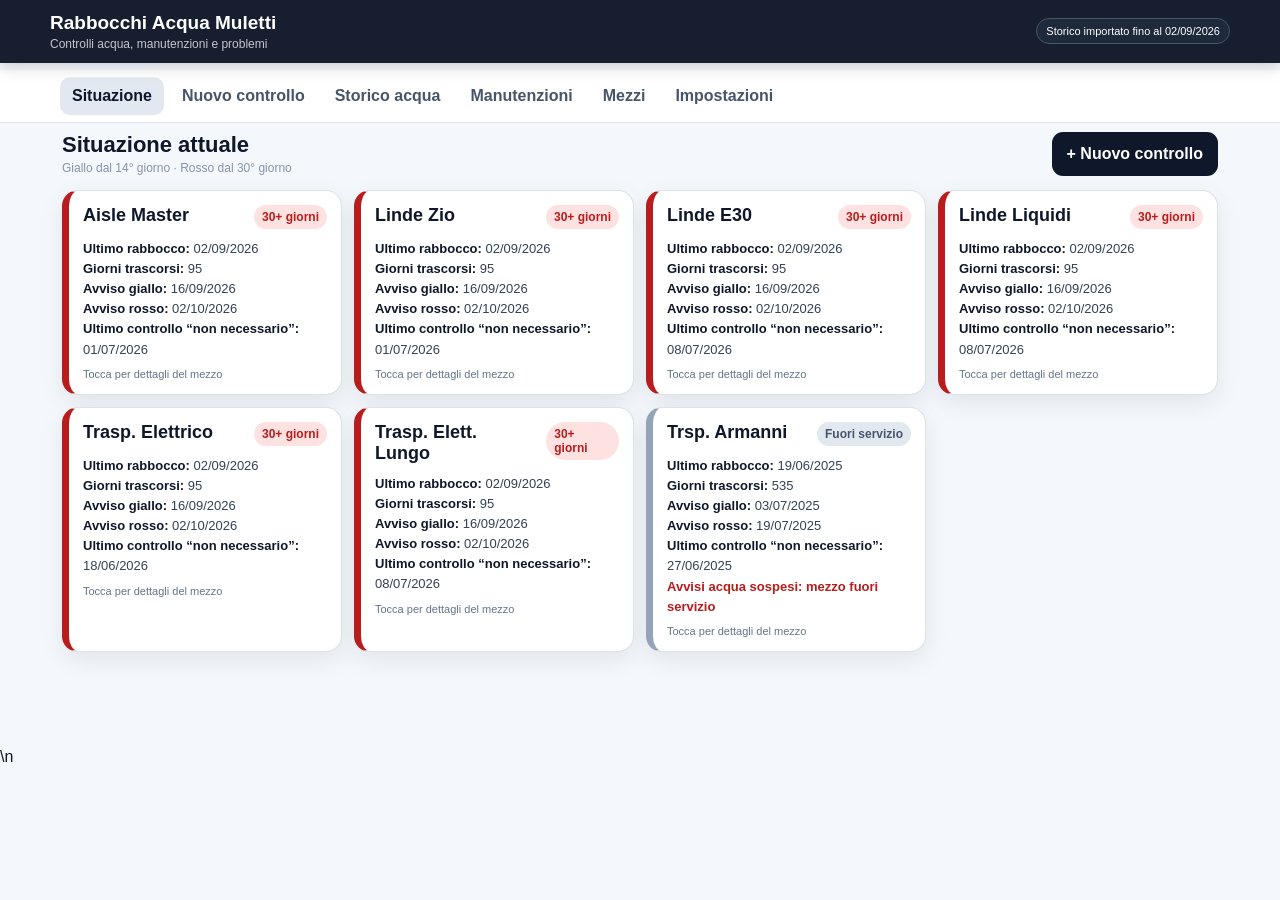
==== rabbocchi/index.html @ f9465c8b "Publish Rabbocchi PWA at stable /rabbocchi/ path" ====
<!doctype html>
<html lang="it">
<head>
  <meta charset="utf-8" />
  <meta name="viewport" content="width=device-width,initial-scale=1,viewport-fit=cover" />
  <meta name="theme-color" content="#0f172a" />
  <meta name="mobile-web-app-capable" content="yes" />
  <meta name="apple-mobile-web-app-capable" content="yes" />
  <meta name="apple-mobile-web-app-status-bar-style" content="default" />
  <meta name="apple-mobile-web-app-title" content="Rabbocchi Muletti" />
  <link rel="manifest" href="./manifest.webmanifest" />
  <link rel="icon" href="./icons/favicon.png" type="image/png" sizes="192x192" />
  <link rel="apple-touch-icon" href="./icons/apple-touch-icon.png" />
  <title>Rabbocchi Acqua Muletti</title>
  <style>
    :root{--bg:#f4f7fb;--card:#fff;--text:#0f172a;--muted:#64748b;--line:#dbe2ea;--brand:#0f172a;--green:#15803d;--green-bg:#dcfce7;--yellow:#a16207;--yellow-bg:#fef3c7;--red:#b91c1c;--red-bg:#fee2e2;--gray:#475569;--gray-bg:#e2e8f0;--blue:#1d4ed8;--blue-bg:#dbeafe;--orange:#c2410c;--orange-bg:#ffedd5;--purple:#7e22ce;--purple-bg:#f3e8ff;--shadow:0 8px 24px rgba(15,23,42,.08)}
    *{box-sizing:border-box} html{background:var(--bg)} body{margin:0;font-family:-apple-system,BlinkMacSystemFont,"Segoe UI",Roboto,Arial,sans-serif;background:var(--bg);color:var(--text)} button,input,select,textarea{font:inherit} button{cursor:pointer}
    header{position:sticky;top:0;z-index:30;background:rgba(15,23,42,.97);color:#fff;padding:calc(12px + env(safe-area-inset-top)) 16px 12px;box-shadow:0 2px 16px rgba(15,23,42,.22)}
    .head{max-width:1180px;margin:auto;display:flex;align-items:center;gap:12px;justify-content:space-between}.title{font-size:19px;font-weight:800;line-height:1.15}.subtitle{font-size:12px;opacity:.75;margin-top:3px}.import-badge{font-size:11px;background:#1e293b;border:1px solid #475569;border-radius:999px;padding:6px 9px;white-space:nowrap}
    nav{position:sticky;top:70px;z-index:25;background:#fff;border-bottom:1px solid var(--line);overflow-x:auto;white-space:nowrap}.navinner{max-width:1180px;margin:auto;display:flex;padding:7px 10px;gap:6px}.navbtn{border:0;background:transparent;padding:10px 12px;border-radius:10px;font-weight:700;color:#475569}.navbtn.active{background:#e2e8f0;color:#0f172a}
    main{max-width:1180px;margin:auto;padding:16px 12px 96px}.section{display:none}.section.active{display:block}.section-head{display:flex;gap:10px;align-items:center;justify-content:space-between;margin-bottom:14px;flex-wrap:wrap}.section h2{margin:0;font-size:22px}.section h3{margin:20px 0 10px;font-size:17px}
    .btn{border:1px solid transparent;border-radius:11px;padding:11px 14px;font-weight:800;min-height:44px}.btn.primary{background:var(--brand);color:#fff}.btn.secondary{background:#fff;border-color:var(--line);color:var(--text)}.btn.danger{background:#fff;border-color:#fecaca;color:var(--red)}.btn.small{padding:7px 9px;min-height:34px;font-size:13px}.btn:disabled{opacity:.45;cursor:not-allowed}
    .grid{display:grid;grid-template-columns:repeat(auto-fit,minmax(245px,1fr));gap:12px}.card{background:var(--card);border:1px solid var(--line);border-radius:16px;padding:14px;box-shadow:var(--shadow)}.vehicle-card{position:relative;border-left:7px solid #94a3b8}.vehicle-card.green{border-left-color:var(--green)}.vehicle-card.yellow{border-left-color:#eab308}.vehicle-card.red{border-left-color:var(--red)}.vehicle-card.gray{border-left-color:#94a3b8}.vtop{display:flex;justify-content:space-between;gap:10px;align-items:flex-start}.vname{font-size:18px;font-weight:900}.status-pill{font-size:12px;font-weight:900;border-radius:999px;padding:5px 8px}.status-pill.green{background:var(--green-bg);color:var(--green)}.status-pill.yellow{background:var(--yellow-bg);color:var(--yellow)}.status-pill.red{background:var(--red-bg);color:var(--red)}.status-pill.gray{background:var(--gray-bg);color:var(--gray)}.meta{margin-top:10px;font-size:13px;line-height:1.55;color:#334155}.meta b{color:var(--text)}.maintenance-badge{display:inline-block;margin-top:10px;border-radius:8px;padding:6px 8px;font-size:12px;font-weight:900;background:var(--blue-bg);color:var(--blue)}.maintenance-badge.urgent{background:var(--purple-bg);color:var(--purple);outline:2px solid #d8b4fe}.clickhint{font-size:11px;color:var(--muted);margin-top:8px}
    .notice{border-radius:12px;padding:11px 12px;background:#fff;border:1px solid var(--line);margin-bottom:12px;font-size:13px}.notice strong{display:block;margin-bottom:3px}
    .control-card{background:#fff;border:1px solid var(--line);border-radius:16px;padding:14px;margin-bottom:12px}.control-title{font-weight:900;font-size:17px;margin-bottom:10px}.status-buttons{display:grid;grid-template-columns:repeat(2,1fr);gap:8px}.status-choice{border:2px solid var(--line);background:#fff;border-radius:12px;padding:12px 8px;font-weight:800;min-height:54px}.status-choice.sel-rabboccato{border-color:var(--green);background:var(--green-bg);color:var(--green)}.status-choice.sel-non_necessario{border-color:#64748b;background:#f1f5f9}.status-choice.sel-parziale{border-color:#f59e0b;background:var(--yellow-bg);color:#92400e}.status-choice.sel-guasto{border-color:#64748b;background:var(--gray-bg);color:#334155}.control-note{width:100%;margin-top:9px;border:1px solid var(--line);border-radius:10px;padding:10px;min-height:42px}.date-row{display:flex;gap:10px;align-items:center;flex-wrap:wrap;margin-bottom:12px}.date-row input,.filter input,.filter select,.form-grid input,.form-grid select,.form-grid textarea{border:1px solid #cbd5e1;border-radius:10px;padding:10px;background:#fff;min-height:42px}.date-row input{font-weight:700}
    .filterbar{display:grid;grid-template-columns:repeat(auto-fit,minmax(150px,1fr));gap:8px;margin-bottom:12px}.filter{display:flex;flex-direction:column;gap:4px;font-size:12px;font-weight:700;color:#475569}.table-wrap{overflow:auto;background:#fff;border:1px solid var(--line);border-radius:14px;box-shadow:var(--shadow)}table{border-collapse:separate;border-spacing:0;width:100%;min-width:980px;font-size:12px}th,td{padding:8px;border-bottom:1px solid #e2e8f0;border-right:1px solid #e2e8f0;text-align:center;vertical-align:middle}th{position:sticky;top:0;background:#f8fafc;z-index:2;font-size:11px}th:first-child,td:first-child{position:sticky;left:0;background:#fff;z-index:1;font-weight:800}th:first-child{z-index:3;background:#f8fafc}.cellbtn{border:0;border-radius:7px;padding:6px 7px;font-size:11px;font-weight:800;white-space:nowrap}.st-rabboccato{background:var(--green-bg);color:var(--green)}.st-non_necessario{background:#f1f5f9;color:#475569}.st-parziale{background:var(--yellow-bg);color:#92400e}.st-guasto{background:var(--gray-bg);color:#334155}
    .list{display:flex;flex-direction:column;gap:9px}.item{background:#fff;border:1px solid var(--line);border-radius:14px;padding:12px;display:flex;justify-content:space-between;gap:12px;align-items:flex-start}.item-main{min-width:0}.item-title{font-weight:900}.item-sub{font-size:12px;color:var(--muted);margin-top:4px;line-height:1.45}.item-actions{display:flex;gap:6px;flex-wrap:wrap;justify-content:flex-end}.tag{display:inline-block;border-radius:999px;padding:4px 7px;font-size:11px;font-weight:800;margin:3px 4px 0 0;background:#eef2ff;color:#3730a3}.tag.urgent{background:var(--purple-bg);color:var(--purple)}.tag.high{background:var(--orange-bg);color:var(--orange)}.tag.done{background:var(--green-bg);color:var(--green)}.tag.progress{background:var(--blue-bg);color:var(--blue)}
    .stats{display:grid;grid-template-columns:repeat(auto-fit,minmax(150px,1fr));gap:8px;margin-bottom:12px}.stat{background:#fff;border:1px solid var(--line);border-radius:12px;padding:12px}.statnum{font-size:24px;font-weight:950}.statlabel{font-size:12px;color:var(--muted);margin-top:2px}
    .split{display:grid;grid-template-columns:1fr 1fr;gap:14px}@media(max-width:760px){.split{grid-template-columns:1fr}.import-badge{display:none}nav{top:67px}.title{font-size:17px}.status-buttons{grid-template-columns:1fr 1fr}.item{flex-direction:column}.item-actions{justify-content:flex-start;width:100%}.item-actions .btn{flex:1}.section h2{font-size:20px}}
    .modal{position:fixed;inset:0;z-index:100;background:rgba(15,23,42,.55);display:none;align-items:flex-end;justify-content:center;padding:0}.modal.open{display:flex}.modalbox{background:#fff;width:min(720px,100%);max-height:92vh;overflow:auto;border-radius:20px 20px 0 0;padding:18px 16px calc(20px + env(safe-area-inset-bottom));box-shadow:0 -16px 44px rgba(15,23,42,.2)}@media(min-width:700px){.modal{align-items:center;padding:20px}.modalbox{border-radius:18px;max-height:88vh}}.modalhead{display:flex;justify-content:space-between;gap:10px;align-items:center;margin-bottom:12px}.modalhead h3{margin:0;font-size:19px}.xbtn{border:0;background:#e2e8f0;border-radius:50%;width:38px;height:38px;font-size:20px}.form-grid{display:grid;grid-template-columns:1fr 1fr;gap:10px}.form-grid .full{grid-column:1/-1}.form-field{display:flex;flex-direction:column;gap:5px;font-size:12px;font-weight:800;color:#475569}.form-field textarea{min-height:90px;resize:vertical}.modal-actions{display:flex;justify-content:flex-end;gap:8px;margin-top:14px;flex-wrap:wrap}@media(max-width:600px){.form-grid{grid-template-columns:1fr}.form-grid .full{grid-column:auto}.modal-actions .btn{flex:1}}
    .empty{padding:24px;text-align:center;color:var(--muted);background:#fff;border:1px dashed #cbd5e1;border-radius:14px}.event{border-left:5px solid #64748b}.danger-text{color:var(--red);font-weight:800}.footer-actions{display:flex;gap:8px;flex-wrap:wrap}.footer-actions .btn{flex:1;min-width:150px}.pwa-install-fab{position:fixed;right:16px;bottom:18px;z-index:90;border:0;border-radius:14px;padding:12px 16px;background:#0f172a;color:#fff;font-weight:900;box-shadow:0 10px 30px rgba(15,23,42,.25);display:none}
  </style>
</head>
<body>
<header><div class="head"><div><div class="title">Rabbocchi Acqua Muletti</div><div class="subtitle">Controlli acqua, manutenzioni e problemi</div></div><div class="import-badge">Storico importato fino al 02/09/2026</div></div></header>
<nav><div class="navinner">
  <button class="navbtn active" data-page="dashboard">Situazione</button>
  <button class="navbtn" data-page="control">Nuovo controllo</button>
  <button class="navbtn" data-page="history">Storico acqua</button>
  <button class="navbtn" data-page="maintenance">Manutenzioni</button>
  <button class="navbtn" data-page="vehicles">Mezzi</button>
  <button class="navbtn" data-page="settings">Impostazioni</button>
</div></nav>
<main>
  <section id="dashboard" class="section active"></section>
  <section id="control" class="section"></section>
  <section id="history" class="section"></section>
  <section id="maintenance" class="section"></section>
  <section id="vehicles" class="section"></section>
  <section id="settings" class="section"></section>
</main>
<button id="pwaInstallBtn" class="pwa-install-fab" type="button">Installa app</button>\n<div id="modal" class="modal" aria-hidden="true"><div class="modalbox"><div id="modalContent"></div></div></div>
<script>
'use strict';
const STORAGE_KEY='rabbocchiMuletti_state_v2';
const DATA_VERSION=2;
const STATUS={rabboccato:'Rabboccato',non_necessario:'Non necessario',parziale:'Parziale',guasto:'Guasto / fuori servizio'};
const TYPES=['Cambio gomme','Cambio olio','Ingrassaggio','Controllo catene','Controllo forche','Altro intervento','Problema da risolvere'];
const PRIORITIES=['Bassa','Normale','Alta','Urgente'];
const MSTATUSES=['Da fare','In corso','Completata'];
const VIDS={aisle:'aisle-master',zio:'linde-zio',polveri:'linde-polveri',e30:'linde-e30',liquidi:'linde-liquidi',te:'trasp-elettrico',tel:'trasp-elettrico-lungo',arm:'trsp-armanni'};
const uid=(p='id')=>p+'-'+Date.now().toString(36)+'-'+Math.random().toString(36).slice(2,8);
const esc=s=>String(s??'').replace(/[&<>'"]/g,c=>({'&':'&amp;','<':'&lt;','>':'&gt;',"'":'&#39;','"':'&quot;'}[c]));
const parseDateLocal=s=>{const [y,m,d]=s.split('-').map(Number);return new Date(y,m-1,d,12,0,0)};
const fmtDate=s=>{if(!s)return '—';const d=parseDateLocal(s);return new Intl.DateTimeFormat('it-IT').format(d)};
const todayISO=()=>{const d=new Date();const y=d.getFullYear(),m=String(d.getMonth()+1).padStart(2,'0'),day=String(d.getDate()).padStart(2,'0');return `${y}-${m}-${day}`};
const daysBetween=(a,b=todayISO())=>Math.floor((parseDateLocal(b)-parseDateLocal(a))/86400000);

const waterRows=[
['2024-05-31',['SI','SI','SI','SI','SI','SI','GUASTO']],['2024-06-24',['NO','NO','NO','SI','SI','NO','GUASTO']],['2024-07-12',['SI','SI','SI','SI','SI','SI','GUASTO']],['2024-07-29',['SI','SI','SI','SI','SI','NO','GUASTO']],['2024-08-14',['SI','SI','NO','SI','NO','SI','GUASTO']],['2024-08-30',['NO','SI','SI','NO','NO','NO','GUASTO']],['2024-09-13',['SI','SI','SI','SI','SI','SI','GUASTO']],['2024-10-01',['NO','SI','NO','NO','SI','NO','GUASTO']],['2024-10-17',['SI','NO','NO','SI','NO','NO','GUASTO']],['2024-11-04',['SI','SI','SI','SI','SI','SI','GUASTO']],['2024-11-21',['SI','SI','SI','SI','NO','NO','GUASTO']],['2024-12-09',['NO','SI','NO','NO','SI','NO','GUASTO']],['2024-12-24',['SI','SI','SI','SI','SI','SI','GUASTO']],['2025-01-13',['SI','SI','NO','SI','NO','NO','GUASTO']],['2025-01-24',['SI','SI','SI','SI','SI','SI','GUASTO']],['2025-02-07',['SI','SI','SI','SI','NO','NO','GUASTO']],['2025-02-28',['SI','SI','NO','SI','SI','NO','GUASTO']],['2025-03-21',['SI','SI','SI','NO','SI','NO','GUASTO']],['2025-03-25',['SI','NO','NO','NO','NO','NO','GUASTO']],['2025-04-09',['SI','GUASTO','SI','SI','NO','SI','GUASTO']],['2025-04-30',['SI','SI','GUASTO','SI','SI','SI','SI']],['2025-05-27',['SI','SI','SI','SI','SI','SI','NO']],['2025-06-19',['SI','SI','SI','SI','SI','SI','SI']],['2025-06-27',['SI','SI','SI','NO','NO','NO','NO']],['2025-07-28',['NO','SI','NO','NO','SI','NO','GUASTO']],['2025-07-29',['SI','SI','SI','SI','NO','SI','GUASTO']],['2025-08-13',['SI','SI','SI','SI','SI','NO','GUASTO']],['2025-09-01',['SI','SI','NO','NO','SI','NO','GUASTO']],['2025-09-05',['NO','SI','SI','SI','NO','NO','GUASTO']],['2025-09-08',['NO','NO','NO','NO','NO','SI','GUASTO']],['2025-10-13',['SI','SI','NO','NO','SI','NO','GUASTO']],['2025-10-16',['NO','SI','SI','SI','NO','SI','GUASTO']],['2025-11-09',['SI','NO','NO','NO','NO','NO','GUASTO']],['2025-11-13',['NO','SI','SI','SI','SI','SI','GUASTO']],['2025-11-10',['SI','SI','SI','SI','SI','SI','GUASTO']],['2026-01-07',['SI','SI','NO','NO','SI','NO','GUASTO']],['2026-01-12',['NO','NO','SI','SI','SI','NO','GUASTO']],['2026-02-06',['SI','NO','NO','NO','SI','NO','GUASTO']],['2026-02-09',['NO','SI','SI','NOIOS','NO','NO','GUASTO']],['2026-03-09',['SI','SI','SI','SI','SI','SI','GUASTO']],['2026-03-30',['SI','NO','NO','NO','NO','NO','GUASTO']],['2026-04-09',['NO','NO','SI','NO','SI','NO','GUASTO']],['2026-04-15',['NO','PARZIALE','NO','NO','NO','NO','GUASTO']],['2026-05-18',['PARZIALE','PARZIALE','NO','NO','SI','NO','GUASTO']],['2026-06-18',['SI','SI','NO','SI','NO','SI','GUASTO']],['2026-07-01',['NO','NO','SI','NO','SI','NO','GUASTO']],['2026-07-08',['SI','SI','NO','NO','SI','NO','GUASTO']],['2026-08-11',['SI','SI','SI','SI','SI','SI','GUASTO']],['2026-09-02',['SI','SI','SI','SI','SI','SI','GUASTO']]
];
function normalizeStatus(v){if(v==='SI')return 'rabboccato';if(v==='NO'||v==='NOIOS')return 'non_necessario';if(v==='PARZIALE')return 'parziale';return 'guasto'}
function seedState(){
  const vehicles=[
    {id:VIDS.aisle,name:'Aisle Master',active:true,sort:1},{id:VIDS.zio,name:'Linde Zio',active:true,sort:2},{id:VIDS.polveri,name:'Linde Polveri',active:false,sort:3,archivedAt:'2025-06-23'},{id:VIDS.e30,name:'Linde E30',active:true,sort:4},{id:VIDS.liquidi,name:'Linde Liquidi',active:true,sort:5},{id:VIDS.te,name:'Trasp. Elettrico',active:true,sort:6},{id:VIDS.tel,name:'Trasp. Elett. Lungo',active:true,sort:7},{id:VIDS.arm,name:'Trsp. Armanni',active:true,sort:8}
  ];
  const waterRecords=[];
  const beforeSwitch=[VIDS.aisle,VIDS.zio,VIDS.polveri,VIDS.liquidi,VIDS.te,VIDS.tel,VIDS.arm];
  const afterSwitch=[VIDS.aisle,VIDS.zio,VIDS.e30,VIDS.liquidi,VIDS.te,VIDS.tel,VIDS.arm];
  const vmap=Object.fromEntries(vehicles.map(v=>[v.id,v.name]));
  for(const [date,vals] of waterRows){const ids=date<='2025-06-19'?beforeSwitch:afterSwitch;vals.forEach((raw,i)=>{const vehicleId=ids[i];waterRecords.push({id:`imp-${date}-${vehicleId}`,date,vehicleId,vehicleName:vmap[vehicleId],status:normalizeStatus(raw),note:raw==='NOIOS'?'Valore originale: No- ios':'',source:'import'});});}
  const historicalEvents=[
    {id:'evt-2025-04-10',date:'2025-04-10',type:'Ingrassaggio',description:'Registro storico ingrassaggio',details:{'Aisle Master':'SI','Linde Zio':'SI','Linde Polveri':'NO','Linde Liquidi':'NO','Trasp. Elettrico':'NO','Trasp. Elett. Lungo':'NO','Trsp. Armanni':'Guasto-No'}},
    {id:'evt-2025-06-27',date:'2025-06-27',type:'Manutenzione',description:'Registro storico manutenzione',details:{'Aisle Master':'SI / Manca revisione','Linde Zio':'SI / Non idoneo','Linde E30':'SI','Linde Liquidi':'SI / non idoneo','Trasp. Elettrico':'SI','Trasp. Elett. Lungo':'SI','Trsp. Armanni':'SI / Non idoneo'}},
    {id:'evt-2025-11-13',date:'2025-11-13',type:'Problema',description:'Alzata forche lenta; Perdita di olio',details:null,unassigned:true}
  ];
  const maintenances=[
    {id:'mnt-2025-04-10-aisle',vehicleId:VIDS.aisle,vehicleName:'Aisle Master',type:'Ingrassaggio',title:'Ingrassaggio storico',dateCreated:'2025-04-10',dueDate:'',priority:'Normale',status:'Completata',notes:'Importato dal registro storico.',completedAt:'2025-04-10',source:'import'},
    {id:'mnt-2025-04-10-zio',vehicleId:VIDS.zio,vehicleName:'Linde Zio',type:'Ingrassaggio',title:'Ingrassaggio storico',dateCreated:'2025-04-10',dueDate:'',priority:'Normale',status:'Completata',notes:'Importato dal registro storico.',completedAt:'2025-04-10',source:'import'}
  ];
  return {dataVersion:DATA_VERSION,seeded:true,vehicles,waterRecords,maintenances,historicalEvents,notifications:{},settings:{notificationsEnabled:false}};
}
function migrateState(s){
  if(!s||typeof s!=='object')return seedState();
  if(!Array.isArray(s.vehicles)||!Array.isArray(s.waterRecords))return seedState();
  if((s.dataVersion||0)<2){
    const seed=seedState();
    const hasManual=s.waterRecords.some(r=>r.source!=='import');
    if(!hasManual)return seed;
    const manualWater=s.waterRecords.filter(r=>r.source!=='import');
    const manualM=(s.maintenances||[]).filter(r=>r.source!=='import');
    seed.waterRecords.push(...manualWater.filter(r=>!seed.waterRecords.some(x=>x.id===r.id)));
    seed.maintenances.push(...manualM.filter(r=>!seed.maintenances.some(x=>x.id===r.id)));
    return seed;
  }
  return s;
}
function loadState(){try{const raw=localStorage.getItem(STORAGE_KEY);if(!raw){const s=seedState();saveState(s);return s}const s=migrateState(JSON.parse(raw));saveState(s);return s}catch(e){const s=seedState();saveState(s);return s}}
function saveState(s=state){localStorage.setItem(STORAGE_KEY,JSON.stringify(s))}
let state=loadState();
const getVehicle=id=>state.vehicles.find(v=>v.id===id);
const activeVehicles=()=>state.vehicles.filter(v=>v.active).sort((a,b)=>(a.sort??999)-(b.sort??999));
const allVehicles=()=>[...state.vehicles].sort((a,b)=>(a.sort??999)-(b.sort??999));
const vehicleWater=id=>state.waterRecords.filter(r=>r.vehicleId===id).sort((a,b)=>b.date.localeCompare(a.date));
function waterInfo(id){
  const recs=vehicleWater(id), latest=recs[0]||null, refill=recs.find(r=>r.status==='rabboccato'||r.status==='parziale')||null, lastNo=recs.find(r=>r.status==='non_necessario')||null;
  if(latest?.status==='guasto')return {level:'gray',label:'Fuori servizio',latest,refill,lastNo,days:refill?daysBetween(refill.date):null,suspended:true};
  if(!refill)return {level:'gray',label:'Nessun rabbocco',latest,refill:null,lastNo,days:null,suspended:false};
  const days=daysBetween(refill.date); if(days>=30)return {level:'red',label:'30+ giorni',latest,refill,lastNo,days,suspended:false}; if(days>=14)return {level:'yellow',label:'14+ giorni',latest,refill,lastNo,days,suspended:false}; return {level:'green',label:'Regolare',latest,refill,lastNo,days,suspended:false};
}
function openMaint(id){return state.maintenances.filter(m=>m.vehicleId===id&&m.status!=='Completata')}
function checkNotifications(){
  if(!state.settings.notificationsEnabled||!('Notification'in window)||Notification.permission!=='granted')return;
  let changed=false;
  for(const v of activeVehicles()){
    const info=waterInfo(v.id);if(info.suspended||!info.refill)continue;
    const cycle=info.refill.date;let n=state.notifications[v.id];if(!n||n.cycleDate!==cycle){n={cycleDate:cycle,yellowSent:false,redSent:false};state.notifications[v.id]=n;changed=true}
    if(info.days>=30&&!n.redSent){new Notification('Rabbocco acqua — '+v.name,{body:`Ultimo rabbocco ${fmtDate(cycle)} (${info.days} giorni). Stato rosso.`});n.redSent=true;n.yellowSent=true;changed=true}
    else if(info.days>=14&&!n.yellowSent){new Notification('Controllo acqua — '+v.name,{body:`Sono trascorsi ${info.days} giorni dall'ultimo rabbocco (${fmtDate(cycle)}). Stato giallo.`});n.yellowSent=true;changed=true}
  }
  if(changed)saveState();
}

function setPage(page){document.querySelectorAll('.section').forEach(s=>s.classList.toggle('active',s.id===page));document.querySelectorAll('.navbtn').forEach(b=>b.classList.toggle('active',b.dataset.page===page));renderPage(page);window.scrollTo({top:0,behavior:'smooth'})}
document.querySelectorAll('.navbtn').forEach(b=>b.addEventListener('click',()=>setPage(b.dataset.page)));
function renderPage(p){({dashboard:renderDashboard,control:renderControl,history:renderHistory,maintenance:renderMaintenance,vehicles:renderVehicles,settings:renderSettings}[p]||renderDashboard)()}

function renderDashboard(){
  const el=document.getElementById('dashboard');
  const order={red:0,yellow:1,gray:2,green:3};
  const list=activeVehicles().map(v=>({v,info:waterInfo(v.id)})).sort((a,b)=>order[a.info.level]-order[b.info.level]||(a.v.sort-b.v.sort));
  el.innerHTML=`<div class="section-head"><div><h2>Situazione attuale</h2><div class="subtitle" style="color:var(--muted)">Giallo dal 14° giorno · Rosso dal 30° giorno</div></div><button class="btn primary" onclick="setPage('control')">+ Nuovo controllo</button></div><div class="grid">${list.map(({v,info})=>vehicleCard(v,info)).join('')}</div>`;
}
function vehicleCard(v,info){
  const m=openMaint(v.id),urgent=m.some(x=>x.priority==='Urgente');
  const next14=info.refill?new Date(parseDateLocal(info.refill.date).getTime()+14*86400000):null,next30=info.refill?new Date(parseDateLocal(info.refill.date).getTime()+30*86400000):null;
  const f=d=>d?new Intl.DateTimeFormat('it-IT').format(d):'—';
  return `<div class="card vehicle-card ${info.level}" onclick="openVehicleDetail('${v.id}')"><div class="vtop"><div class="vname">${esc(v.name)}</div><span class="status-pill ${info.level}">${esc(info.label)}</span></div><div class="meta"><div><b>Ultimo rabbocco:</b> ${info.refill?fmtDate(info.refill.date):'—'}</div><div><b>Giorni trascorsi:</b> ${info.days??'—'}</div><div><b>Avviso giallo:</b> ${f(next14)}</div><div><b>Avviso rosso:</b> ${f(next30)}</div>${info.lastNo?`<div><b>Ultimo controllo “non necessario”:</b> ${fmtDate(info.lastNo.date)}</div>`:''}${info.suspended?`<div class="danger-text">Avvisi acqua sospesi: mezzo fuori servizio</div>`:''}</div>${m.length?`<span class="maintenance-badge ${urgent?'urgent':''}">${urgent?'⚠ ':''}${m.length} manutenzion${m.length===1?'e':'i'} apert${m.length===1?'a':'e'}</span>`:''}<div class="clickhint">Tocca per dettagli del mezzo</div></div>`;
}

let controlSelections={};
function renderControl(){
  controlSelections={}; const el=document.getElementById('control');
  el.innerHTML=`<div class="section-head"><div><h2>Nuovo controllo acqua</h2><div class="subtitle" style="color:var(--muted)">Rabboccato e Parziale fanno ripartire il conteggio. “Non necessario” no.</div></div></div><div class="date-row"><label><b>Data controllo</b></label><input id="controlDate" type="date" value="${todayISO()}"></div><div id="controlVehicles">${activeVehicles().map(v=>controlBlock(v)).join('')}</div><button class="btn primary" style="width:100%;margin-top:8px" onclick="saveControl()">Salva controllo</button>`;
}
function controlBlock(v){return `<div class="control-card" data-vid="${v.id}"><div class="control-title">${esc(v.name)}</div><div class="status-buttons">${[['rabboccato','Rabboccato'],['non_necessario','Non necessario'],['parziale','Parziale'],['guasto','Guasto / fuori servizio']].map(([k,l])=>`<button class="status-choice" data-status="${k}" onclick="chooseStatus('${v.id}','${k}',this)">${l}</button>`).join('')}</div><input class="control-note" id="note-${v.id}" placeholder="Nota facoltativa"></div>`}
function chooseStatus(id,status,btn){controlSelections[id]=status;btn.closest('.control-card').querySelectorAll('.status-choice').forEach(b=>b.className='status-choice');btn.classList.add('sel-'+status)}
function saveControl(){const date=document.getElementById('controlDate').value;if(!date){alert('Inserisci la data.');return}const ids=Object.keys(controlSelections);if(!ids.length){alert('Seleziona almeno un mezzo.');return}ids.forEach(id=>{const v=getVehicle(id);state.waterRecords.push({id:uid('water'),date,vehicleId:id,vehicleName:v.name,status:controlSelections[id],note:document.getElementById('note-'+id)?.value.trim()||'',source:'manual'})});saveState();checkNotifications();alert('Controllo salvato.');setPage('dashboard')}

function renderHistory(){
  const el=document.getElementById('history');const from=document.getElementById('hf')?.value||'',to=document.getElementById('ht')?.value||'',vid=document.getElementById('hv')?.value||'all';
  el.innerHTML=`<div class="section-head"><div><h2>Storico acqua</h2><div class="subtitle" style="color:var(--muted)">Tocca una cella per modificarla o eliminarla</div></div><div class="footer-actions"><button class="btn secondary" onclick="exportWaterCSV()">Esporta CSV</button><button class="btn secondary" onclick="window.print()">Stampa / PDF</button></div></div><div class="filterbar"><label class="filter">Dal<input id="hf" type="date" value="${from}" onchange="renderHistory()"></label><label class="filter">Al<input id="ht" type="date" value="${to}" onchange="renderHistory()"></label><label class="filter">Mezzo<select id="hv" onchange="renderHistory()"><option value="all">Tutti</option>${allVehicles().map(v=>`<option value="${v.id}" ${vid===v.id?'selected':''}>${esc(v.name)}${v.active?'':' (archiviato)'}</option>`).join('')}</select></label></div>${historyTable(from,to,vid)}`;
}
function historyTable(from,to,vid){let rs=state.waterRecords.filter(r=>(!from||r.date>=from)&&(!to||r.date<=to)&&(vid==='all'||r.vehicleId===vid));const dates=[...new Set(rs.map(r=>r.date))].sort().reverse();const vehicles=(vid==='all'?allVehicles():allVehicles().filter(v=>v.id===vid));if(!dates.length)return '<div class="empty">Nessun record nel periodo selezionato.</div>';const by=new Map(rs.map(r=>[r.date+'|'+r.vehicleId,r]));return `<div class="table-wrap"><table><thead><tr><th>Data</th>${vehicles.map(v=>`<th>${esc(v.name)}${v.active?'':'<br><span style="font-weight:500;color:#64748b">archiviato</span>'}</th>`).join('')}</tr></thead><tbody>${dates.map(d=>`<tr><td>${fmtDate(d)}</td>${vehicles.map(v=>{const r=by.get(d+'|'+v.id);return `<td>${r?`<button class="cellbtn st-${r.status}" title="${esc(r.note)}" onclick="editWater('${r.id}')">${esc(STATUS[r.status])}${r.note?' *':''}</button>`:'—'}</td>`}).join('')}</tr>`).join('')}</tbody></table></div>`}
function editWater(id){const r=state.waterRecords.find(x=>x.id===id);if(!r)return;openModal(`<div class="modalhead"><h3>Modifica registrazione</h3><button class="xbtn" onclick="closeModal()">×</button></div><div class="form-grid"><label class="form-field">Mezzo<input value="${esc(r.vehicleName)}" disabled></label><label class="form-field">Data<input id="ew-date" type="date" value="${r.date}"></label><label class="form-field full">Stato<select id="ew-status">${Object.entries(STATUS).map(([k,l])=>`<option value="${k}" ${r.status===k?'selected':''}>${l}</option>`).join('')}</select></label><label class="form-field full">Nota<textarea id="ew-note">${esc(r.note)}</textarea></label></div><div class="modal-actions"><button class="btn danger" onclick="deleteWater('${r.id}')">Elimina</button><button class="btn secondary" onclick="closeModal()">Annulla</button><button class="btn primary" onclick="saveWaterEdit('${r.id}')">Salva</button></div>`)}
function saveWaterEdit(id){const r=state.waterRecords.find(x=>x.id===id);r.date=document.getElementById('ew-date').value;r.status=document.getElementById('ew-status').value;r.note=document.getElementById('ew-note').value.trim();saveState();closeModal();renderHistory();renderDashboard()}
function deleteWater(id){if(!confirm('Eliminare questa registrazione?'))return;state.waterRecords=state.waterRecords.filter(x=>x.id!==id);saveState();closeModal();renderHistory();renderDashboard()}
function exportWaterCSV(){const rows=[['Data','Mezzo','Stato','Nota']];state.waterRecords.slice().sort((a,b)=>a.date.localeCompare(b.date)).forEach(r=>rows.push([r.date,r.vehicleName,STATUS[r.status],r.note||'']));downloadText('storico-rabbocchi.csv',rows.map(row=>row.map(csvCell).join(';')).join('\n'),'text/csv;charset=utf-8')}
const csvCell=s=>'"'+String(s??'').replace(/"/g,'""')+'"';

let maintFilters={vehicle:'all',status:'open',type:'all',priority:'all'};
function renderMaintenance(){
  const el=document.getElementById('maintenance');let list=state.maintenances.filter(m=>(maintFilters.vehicle==='all'||m.vehicleId===maintFilters.vehicle)&&(maintFilters.status==='all'||(maintFilters.status==='open'?m.status!=='Completata':m.status===maintFilters.status))&&(maintFilters.type==='all'||m.type===maintFilters.type)&&(maintFilters.priority==='all'||m.priority===maintFilters.priority));
  const openAll=state.maintenances.filter(m=>m.status!=='Completata'),urgent=openAll.filter(m=>m.priority==='Urgente'),due=openAll.filter(m=>m.dueDate&&m.dueDate<todayISO());
  const open=list.filter(m=>m.status!=='Completata').sort(sortMaint),done=list.filter(m=>m.status==='Completata').sort((a,b)=>(b.completedAt||b.dateCreated).localeCompare(a.completedAt||a.dateCreated));
  el.innerHTML=`<div class="section-head"><div><h2>Manutenzioni</h2><div class="subtitle" style="color:var(--muted)">Interventi e problemi separati dai timer acqua</div></div><button class="btn primary" onclick="openMaintenanceForm()">+ Nuova manutenzione</button></div><div class="stats"><div class="stat"><div class="statnum">${openAll.length}</div><div class="statlabel">Attività aperte</div></div><div class="stat"><div class="statnum">${urgent.length}</div><div class="statlabel">Urgenti aperte</div></div><div class="stat"><div class="statnum">${due.length}</div><div class="statlabel">Scadute</div></div></div><div class="filterbar"><label class="filter">Mezzo<select onchange="maintFilters.vehicle=this.value;renderMaintenance()"><option value="all">Tutti</option>${allVehicles().map(v=>`<option value="${v.id}" ${maintFilters.vehicle===v.id?'selected':''}>${esc(v.name)}${v.active?'':' (archiviato)'}</option>`).join('')}</select></label><label class="filter">Stato<select onchange="maintFilters.status=this.value;renderMaintenance()"><option value="open" ${maintFilters.status==='open'?'selected':''}>Aperte</option><option value="Da fare" ${maintFilters.status==='Da fare'?'selected':''}>Da fare</option><option value="In corso" ${maintFilters.status==='In corso'?'selected':''}>In corso</option><option value="Completata" ${maintFilters.status==='Completata'?'selected':''}>Completate</option><option value="all" ${maintFilters.status==='all'?'selected':''}>Tutte</option></select></label><label class="filter">Tipo<select onchange="maintFilters.type=this.value;renderMaintenance()"><option value="all">Tutti</option>${TYPES.map(t=>`<option ${maintFilters.type===t?'selected':''}>${t}</option>`).join('')}</select></label><label class="filter">Priorità<select onchange="maintFilters.priority=this.value;renderMaintenance()"><option value="all">Tutte</option>${PRIORITIES.map(p=>`<option ${maintFilters.priority===p?'selected':''}>${p}</option>`).join('')}</select></label></div><h3>Aperte</h3>${open.length?`<div class="list">${open.map(maintItem).join('')}</div>`:'<div class="empty">Nessuna attività aperta con questi filtri.</div>'}<h3>Completate</h3>${done.length?`<div class="list">${done.map(maintItem).join('')}</div>`:'<div class="empty">Nessuna attività completata con questi filtri.</div>'}<h3>Eventi storici non-acqua</h3><div class="list">${state.historicalEvents.map(eventItem).join('')}</div>`;
}
function sortMaint(a,b){const pr={Urgente:0,Alta:1,Normale:2,Bassa:3};return pr[a.priority]-pr[b.priority]||(a.dueDate||'9999').localeCompare(b.dueDate||'9999')||b.dateCreated.localeCompare(a.dateCreated)}
function maintItem(m){const v=getVehicle(m.vehicleId);const overdue=m.status!=='Completata'&&m.dueDate&&m.dueDate<todayISO();return `<div class="item"><div class="item-main"><div class="item-title">${esc(m.title)}</div><div class="item-sub"><b>${esc(v?.name||m.vehicleName)}</b> · ${esc(m.type)} · Inserita ${fmtDate(m.dateCreated)}${m.dueDate?` · Scadenza ${fmtDate(m.dueDate)}${overdue?' <span class="danger-text">SCADUTA</span>':''}`:''}${m.completedAt?` · Completata ${fmtDate(m.completedAt)}`:''}</div><div><span class="tag ${m.priority==='Urgente'?'urgent':m.priority==='Alta'?'high':''}">${esc(m.priority)}</span><span class="tag ${m.status==='Completata'?'done':m.status==='In corso'?'progress':''}">${esc(m.status)}</span></div>${m.notes?`<div class="item-sub">${esc(m.notes)}</div>`:''}</div><div class="item-actions">${m.status==='Da fare'?`<button class="btn secondary small" onclick="setMaintStatus('${m.id}','In corso')">In corso</button>`:''}${m.status!=='Completata'?`<button class="btn secondary small" onclick="setMaintStatus('${m.id}','Completata')">Completa</button>`:`<button class="btn secondary small" onclick="setMaintStatus('${m.id}','Da fare')">Riapri</button>`}<button class="btn secondary small" onclick="openMaintenanceForm('${m.id}')">Modifica</button><button class="btn danger small" onclick="deleteMaintenance('${m.id}')">Elimina</button></div></div>`}
function eventItem(e){const details=e.details?Object.entries(e.details).map(([k,v])=>`${esc(k)}: ${esc(v)}`).join(' · '):'';return `<div class="item event"><div class="item-main"><div class="item-title">${fmtDate(e.date)} — ${esc(e.type)}</div><div class="item-sub">${esc(e.description)}${details?'<br>'+details:''}${e.unassigned?'<br><b>Non assegnato a un mezzo</b>':''}</div></div>${e.unassigned?`<div class="item-actions"><button class="btn secondary small" onclick="assignHistoricalEvent('${e.id}')">Assegna a un mezzo</button></div>`:''}</div>`}
function openMaintenanceForm(id=''){const m=id?state.maintenances.find(x=>x.id===id):null;openModal(`<div class="modalhead"><h3>${m?'Modifica':'Nuova'} manutenzione</h3><button class="xbtn" onclick="closeModal()">×</button></div><div class="form-grid"><label class="form-field">Mezzo<select id="mf-vehicle">${allVehicles().filter(v=>v.active||m?.vehicleId===v.id).map(v=>`<option value="${v.id}" ${(m?.vehicleId||'')===v.id?'selected':''}>${esc(v.name)}${v.active?'':' (archiviato)'}</option>`).join('')}</select></label><label class="form-field">Tipo<select id="mf-type">${TYPES.map(t=>`<option ${m?.type===t?'selected':''}>${t}</option>`).join('')}</select></label><label class="form-field full">Titolo / descrizione breve<input id="mf-title" value="${esc(m?.title||'')}" placeholder="Es. Controllare usura gomme"></label><label class="form-field">Data inserimento<input id="mf-created" type="date" value="${m?.dateCreated||todayISO()}"></label><label class="form-field">Scadenza (facoltativa)<input id="mf-due" type="date" value="${m?.dueDate||''}"></label><label class="form-field">Priorità<select id="mf-priority">${PRIORITIES.map(p=>`<option ${m?.priority===p?'selected':''}>${p}</option>`).join('')}</select></label><label class="form-field">Stato<select id="mf-status">${MSTATUSES.map(s=>`<option ${m?.status===s?'selected':''}>${s}</option>`).join('')}</select></label><label class="form-field full">Note<textarea id="mf-notes">${esc(m?.notes||'')}</textarea></label></div><div class="modal-actions"><button class="btn secondary" onclick="closeModal()">Annulla</button><button class="btn primary" onclick="saveMaintenance('${id}')">Salva</button></div>`)}
function saveMaintenance(id){const vehicleId=document.getElementById('mf-vehicle').value,title=document.getElementById('mf-title').value.trim();if(!vehicleId||!title){alert('Mezzo e titolo sono obbligatori.');return}const status=document.getElementById('mf-status').value;const obj={id:id||uid('mnt'),vehicleId,vehicleName:getVehicle(vehicleId)?.name||'',type:document.getElementById('mf-type').value,title,dateCreated:document.getElementById('mf-created').value||todayISO(),dueDate:document.getElementById('mf-due').value,priority:document.getElementById('mf-priority').value,status,notes:document.getElementById('mf-notes').value.trim(),completedAt:status==='Completata'?(id?state.maintenances.find(x=>x.id===id)?.completedAt||todayISO():todayISO()):'',source:id?(state.maintenances.find(x=>x.id===id)?.source||'manual'):'manual'};if(id){const i=state.maintenances.findIndex(x=>x.id===id);state.maintenances[i]=obj}else state.maintenances.push(obj);saveState();closeModal();renderMaintenance();renderDashboard()}
function setMaintStatus(id,status){const m=state.maintenances.find(x=>x.id===id);m.status=status;m.completedAt=status==='Completata'?todayISO():'';saveState();renderMaintenance();renderDashboard()}
function deleteMaintenance(id){if(!confirm('Eliminare questa voce di manutenzione?'))return;state.maintenances=state.maintenances.filter(x=>x.id!==id);saveState();renderMaintenance();renderDashboard()}
function assignHistoricalEvent(id){const e=state.historicalEvents.find(x=>x.id===id);openModal(`<div class="modalhead"><h3>Assegna evento storico</h3><button class="xbtn" onclick="closeModal()">×</button></div><p>${esc(e.description)}</p><div class="form-grid"><label class="form-field full">Mezzo<select id="ae-vehicle">${activeVehicles().map(v=>`<option value="${v.id}">${esc(v.name)}</option>`).join('')}</select></label></div><div class="modal-actions"><button class="btn secondary" onclick="closeModal()">Annulla</button><button class="btn primary" onclick="confirmAssignEvent('${id}')">Assegna</button></div>`)}
function confirmAssignEvent(id){const e=state.historicalEvents.find(x=>x.id===id),vehicleId=document.getElementById('ae-vehicle').value;e.assignedVehicleId=vehicleId;e.unassigned=false;e.description+=' — assegnato manualmente a '+getVehicle(vehicleId).name;saveState();closeModal();renderMaintenance()}

function renderVehicles(){const el=document.getElementById('vehicles');el.innerHTML=`<div class="section-head"><div><h2>Gestione mezzi</h2><div class="subtitle" style="color:var(--muted)">Archivia invece di cancellare per conservare lo storico</div></div><button class="btn primary" onclick="addVehiclePrompt()">+ Aggiungi mezzo</button></div><div class="list">${allVehicles().map(v=>{const water=vehicleWater(v.id).length,m=state.maintenances.filter(x=>x.vehicleId===v.id).length;return `<div class="item"><div class="item-main"><div class="item-title">${esc(v.name)} ${v.active?'':'<span class="tag">Archiviato</span>'}</div><div class="item-sub">${water} registrazioni acqua · ${m} manutenzioni</div></div><div class="item-actions"><button class="btn secondary small" onclick="renameVehicle('${v.id}')">Rinomina</button><button class="btn secondary small" onclick="toggleVehicle('${v.id}')">${v.active?'Archivia':'Riattiva'}</button><button class="btn secondary small" onclick="openVehicleDetail('${v.id}')">Dettagli</button><button class="btn danger small" ${water||m?'disabled':''} onclick="deleteVehicle('${v.id}')">Elimina</button></div></div>`}).join('')}</div>`}
function addVehiclePrompt(){const name=prompt('Nome del nuovo mezzo:');if(!name?.trim())return;state.vehicles.push({id:uid('vehicle'),name:name.trim(),active:true,sort:Math.max(0,...state.vehicles.map(v=>v.sort||0))+1});saveState();renderVehicles();renderDashboard()}
function renameVehicle(id){const v=getVehicle(id),name=prompt('Nuovo nome:',v.name);if(!name?.trim()||name.trim()===v.name)return;v.name=name.trim();saveState();renderVehicles();renderDashboard()}
function toggleVehicle(id){const v=getVehicle(id);v.active=!v.active;v.archivedAt=v.active?'':todayISO();saveState();renderVehicles();renderDashboard()}
function deleteVehicle(id){const has=state.waterRecords.some(r=>r.vehicleId===id)||state.maintenances.some(m=>m.vehicleId===id);if(has){alert('Questo mezzo ha uno storico e non può essere eliminato. Puoi archiviarlo.');return}if(!confirm('Eliminare definitivamente il mezzo?'))return;state.vehicles=state.vehicles.filter(v=>v.id!==id);saveState();renderVehicles();renderDashboard()}
function openVehicleDetail(id){const v=getVehicle(id);const info=waterInfo(id),recent=vehicleWater(id).slice(0,6),open=openMaint(id),done=state.maintenances.filter(m=>m.vehicleId===id&&m.status==='Completata').sort((a,b)=>(b.completedAt||'').localeCompare(a.completedAt||'')).slice(0,5);openModal(`<div class="modalhead"><div><h3>${esc(v.name)}</h3><div class="subtitle" style="color:var(--muted)">${v.active?'Mezzo attivo':'Mezzo archiviato'}</div></div><button class="xbtn" onclick="closeModal()">×</button></div><div class="notice"><strong>Situazione acqua</strong>Ultimo rabbocco: ${info.refill?fmtDate(info.refill.date):'—'} · Giorni: ${info.days??'—'} · Stato: ${esc(info.label)}</div><h3>Manutenzioni aperte</h3>${open.length?`<div class="list">${open.map(maintItem).join('')}</div>`:'<div class="empty">Nessuna manutenzione aperta.</div>'}<h3>Rabbocchi recenti</h3>${recent.length?`<div class="list">${recent.map(r=>`<div class="item"><div class="item-main"><div class="item-title">${fmtDate(r.date)} — ${esc(STATUS[r.status])}</div>${r.note?`<div class="item-sub">${esc(r.note)}</div>`:''}</div></div>`).join('')}</div>`:'<div class="empty">Nessun record.</div>'}<h3>Manutenzioni completate</h3>${done.length?`<div class="list">${done.map(maintItem).join('')}</div>`:'<div class="empty">Nessuna manutenzione completata.</div>'}`)}

function renderSettings(){const el=document.getElementById('settings');const notif=('Notification'in window)?Notification.permission:'non supportate';el.innerHTML=`<div class="section-head"><div><h2>Impostazioni</h2><div class="subtitle" style="color:var(--muted)">Dati salvati localmente sul dispositivo</div></div></div><div class="split"><div class="card"><h3 style="margin-top:0">Avvisi acqua</h3><div class="meta"><div><b>Giallo:</b> dal 14° giorno</div><div><b>Rosso:</b> dal 30° giorno</div><div><b>Notifiche dispositivo:</b> ${esc(notif)}</div><div>Le notifiche vengono controllate all'apertura/riattivazione e mentre l'app è aperta. Gli stati colorati restano sempre visibili.</div></div><button class="btn primary" style="margin-top:12px" onclick="enableNotifications()">Attiva notifiche</button></div><div class="card"><h3 style="margin-top:0">Backup dati</h3><div class="meta">Esporta periodicamente un backup JSON. Il ripristino sostituisce i dati presenti sul dispositivo.</div><div class="footer-actions" style="margin-top:12px"><button class="btn secondary" onclick="backupJSON()">Esporta backup</button><button class="btn secondary" onclick="document.getElementById('restoreFile').click()">Ripristina backup</button><input id="restoreFile" type="file" accept="application/json,.json" hidden onchange="restoreJSON(this.files[0])"></div></div></div><div class="card" style="margin-top:14px"><h3 style="margin-top:0">Informazioni dati</h3><div class="meta">Versione dati: ${state.dataVersion} · Registrazioni acqua: ${state.waterRecords.length} · Mezzi: ${state.vehicles.length} · Manutenzioni: ${state.maintenances.length}<br><b>Linde Polveri</b> e <b>Linde E30</b> sono gestiti come due mezzi distinti con ID e storici separati.</div></div>`}
async function enableNotifications(){if(!('Notification'in window)){alert('Le notifiche non sono supportate da questo browser.');return}const p=await Notification.requestPermission();state.settings.notificationsEnabled=p==='granted';saveState();if(p==='granted'){checkNotifications();alert('Notifiche attivate.')}else alert('Permesso notifiche non concesso.');renderSettings()}
function backupJSON(){downloadText(`rabbocchi-muletti-backup-${todayISO()}.json`,JSON.stringify(state,null,2),'application/json')}
function restoreJSON(file){if(!file)return;if(!confirm('Il ripristino sostituirà i dati attuali. Continuare?'))return;const reader=new FileReader();reader.onload=()=>{try{const obj=JSON.parse(reader.result);if(!obj.vehicles||!obj.waterRecords)throw new Error();state=migrateState(obj);saveState();alert('Backup ripristinato.');renderPage(document.querySelector('.section.active').id)}catch(e){alert('File di backup non valido.')}};reader.readAsText(file)}
function downloadText(name,text,type){const blob=new Blob([text],{type});const a=document.createElement('a');a.href=URL.createObjectURL(blob);a.download=name;a.click();setTimeout(()=>URL.revokeObjectURL(a.href),1000)}
function openModal(html){document.getElementById('modalContent').innerHTML=html;document.getElementById('modal').classList.add('open');document.getElementById('modal').setAttribute('aria-hidden','false')}
function closeModal(){document.getElementById('modal').classList.remove('open');document.getElementById('modal').setAttribute('aria-hidden','true')}
document.getElementById('modal').addEventListener('click',e=>{if(e.target.id==='modal')closeModal()});


let deferredInstallPrompt=null;
window.addEventListener('beforeinstallprompt',e=>{
  e.preventDefault();
  deferredInstallPrompt=e;
  const b=document.getElementById('pwaInstallBtn');
  if(b)b.style.display='block';
});
window.addEventListener('appinstalled',()=>{
  deferredInstallPrompt=null;
  const b=document.getElementById('pwaInstallBtn');
  if(b)b.style.display='none';
});
async function promptPwaInstall(){
  if(!deferredInstallPrompt){
    alert('Chrome non ha ancora dichiarato questa PWA installabile. Apri Impostazioni > Diagnostica PWA per vedere quale requisito manca.');
    return;
  }
  deferredInstallPrompt.prompt();
  await deferredInstallPrompt.userChoice;
  deferredInstallPrompt=null;
  const b=document.getElementById('pwaInstallBtn');
  if(b)b.style.display='none';
}
document.getElementById('pwaInstallBtn').addEventListener('click',promptPwaInstall);

async function pwaDiagnostics(){
  const rows=[];
  rows.push(['Connessione sicura (HTTPS)',window.isSecureContext]);
  rows.push(['Supporto Service Worker','serviceWorker' in navigator]);
  let reg=null;
  if('serviceWorker' in navigator){
    try{
      reg=await navigator.serviceWorker.getRegistration();
      rows.push(['Service Worker registrato',!!reg]);
      rows.push(['Pagina controllata dal Service Worker',!!navigator.serviceWorker.controller]);
    }catch(e){rows.push(['Service Worker registrato',false]);}
  }
  let manifest=null;
  try{
    const mr=await fetch('./manifest.webmanifest?diag='+Date.now(),{cache:'no-store'});
    rows.push(['Manifest raggiungibile',mr.ok]);
    rows.push(['Manifest MIME corretto',(mr.headers.get('content-type')||'').includes('manifest')||(mr.headers.get('content-type')||'').includes('json')]);
    if(mr.ok)manifest=await mr.json();
  }catch(e){rows.push(['Manifest raggiungibile',false]);}
  if(manifest){
    rows.push(['Nome app',!!(manifest.name||manifest.short_name)]);
    rows.push(['start_url',!!manifest.start_url]);
    rows.push(['display installabile',['standalone','fullscreen','minimal-ui','window-controls-overlay'].includes(manifest.display)]);
    rows.push(['prefer_related_applications != true',manifest.prefer_related_applications!==true]);
    const icons=Array.isArray(manifest.icons)?manifest.icons:[];
    const i192=icons.find(i=>(i.sizes||'').split(/\s+/).includes('192x192'));
    const i512=icons.find(i=>(i.sizes||'').split(/\s+/).includes('512x512'));
    rows.push(['Icona 192×192 dichiarata',!!i192]);
    rows.push(['Icona 512×512 dichiarata',!!i512]);
    for(const [label,icon] of [['Icona 192×192 caricabile',i192],['Icona 512×512 caricabile',i512]]){
      if(!icon){rows.push([label,false]);continue;}
      try{
        const ir=await fetch(icon.src+'?diag='+Date.now(),{cache:'no-store'});
        rows.push([label,ir.ok && (ir.headers.get('content-type')||'').includes('image')]);
      }catch(e){rows.push([label,false]);}
    }
  }
  rows.push(['Evento installazione disponibile',!!deferredInstallPrompt]);
  const ok=rows.every(r=>r[1]===true);
  const htmlRows=rows.map(([k,v])=>'<div style="display:flex;justify-content:space-between;gap:12px;padding:8px 0;border-bottom:1px solid #e2e8f0"><span>'+esc(k)+'</span><b style="color:'+(v?'#15803d':'#b91c1c')+'">'+(v?'OK':'NO')+'</b></div>').join('');
  openModal('<div class="modalhead"><h3>Diagnostica PWA</h3><button class="xbtn" onclick="closeModal()">×</button></div><div class="notice"><strong>'+(ok?'Requisiti tecnici rilevati correttamente':'C\'è almeno un requisito non soddisfatto')+'</strong>Se "Evento installazione disponibile" è NO ma tutto il resto è OK, lascia aperta la pagina almeno 30 secondi e riprova.</div>'+htmlRows+'<div class="modal-actions"><button class="btn secondary" onclick="closeModal()">Chiudi</button><button class="btn primary" onclick="promptPwaInstall()">Installa app</button></div>');
}
const originalRenderSettings=renderSettings;
renderSettings=function(){
  originalRenderSettings();
  const el=document.getElementById('settings');
  if(el&&!document.getElementById('pwaDiagCard')){
    el.insertAdjacentHTML('beforeend','<div id="pwaDiagCard" class="card" style="margin-top:14px"><h3 style="margin-top:0">Installazione PWA</h3><div class="meta">Controlla direttamente nel dispositivo manifest, icone, HTTPS e Service Worker.</div><div class="footer-actions" style="margin-top:12px"><button class="btn secondary" onclick="pwaDiagnostics()">Diagnostica PWA</button><button class="btn primary" onclick="promptPwaInstall()">Installa app</button></div></div>');
  }
};

renderDashboard();
checkNotifications();
document.addEventListener('visibilitychange',()=>{if(document.visibilityState==='visible')checkNotifications()});
setInterval(checkNotifications,60*60*1000);
if('serviceWorker'in navigator){window.addEventListener('load',()=>navigator.serviceWorker.register('./service-worker.js').catch(()=>{}))}
</script>
</body>
</html>
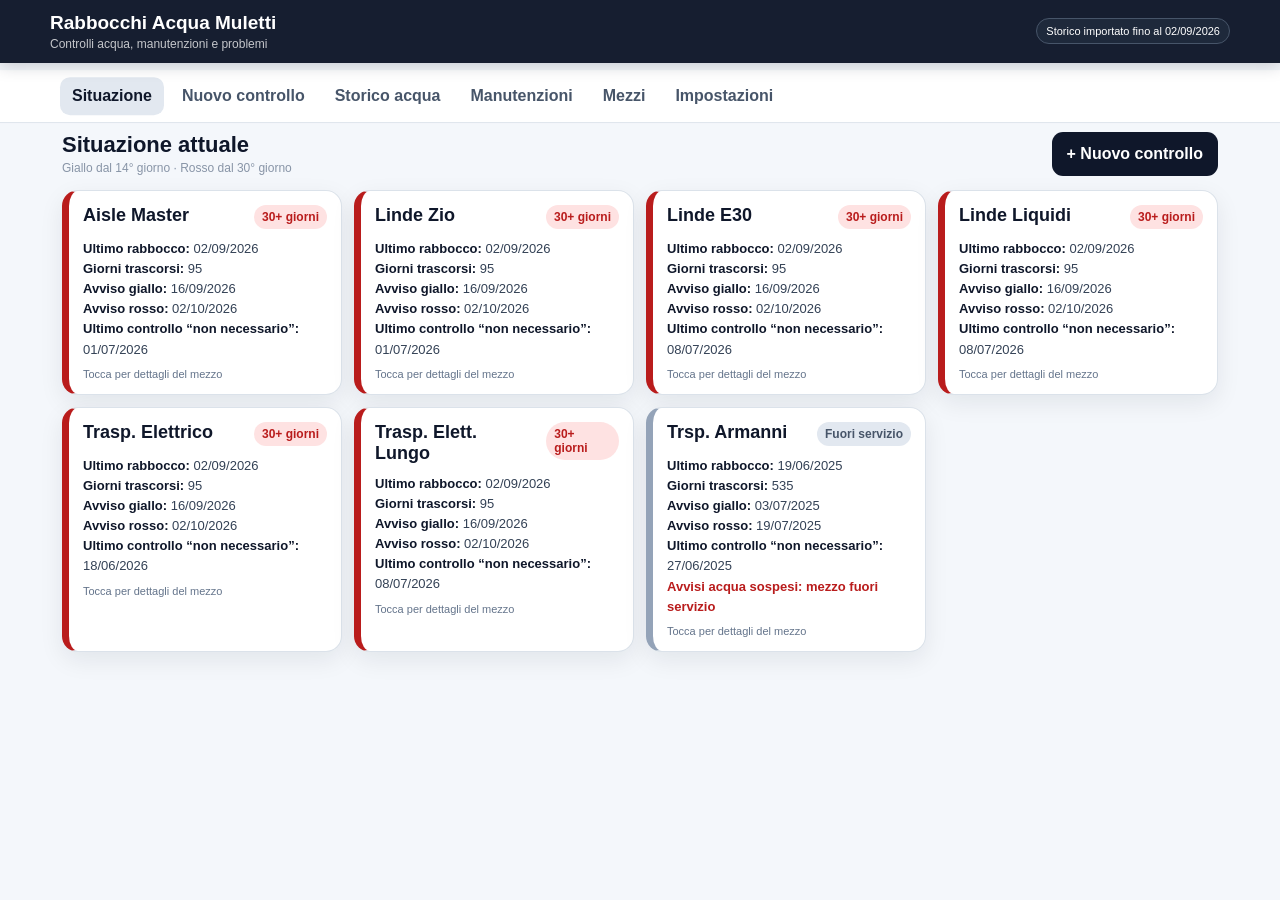
==== commit 842b01b9: "Update stable Rabbocchi PWA with clean installable shell" ====
--- a/rabbocchi/index.html
+++ b/rabbocchi/index.html
@@ -4,13 +4,16 @@
   <meta charset="utf-8" />
   <meta name="viewport" content="width=device-width,initial-scale=1,viewport-fit=cover" />
   <meta name="theme-color" content="#0f172a" />
-  <meta name="mobile-web-app-capable" content="yes" />
   <meta name="apple-mobile-web-app-capable" content="yes" />
   <meta name="apple-mobile-web-app-status-bar-style" content="default" />
-  <meta name="apple-mobile-web-app-title" content="Rabbocchi Muletti" />
-  <link rel="manifest" href="./manifest.webmanifest" />
-  <link rel="icon" href="./icons/favicon.png" type="image/png" sizes="192x192" />
-  <link rel="apple-touch-icon" href="./icons/apple-touch-icon.png" />
+  <meta name="apple-mobile-web-app-title" content="Rabbocchi" />
+  <meta name="application-name" content="Rabbocchi" />
+  <meta name="mobile-web-app-capable" content="yes" />
+
+  <link rel="manifest" href="manifest.webmanifest" />
+  <link rel="apple-touch-icon" sizes="180x180" href="icons/icon-180.png" />
+  <link rel="icon" type="image/png" sizes="192x192" href="icons/icon-192.png" />
+  <link rel="icon" type="image/png" sizes="512x512" href="icons/icon-512.png" />
   <title>Rabbocchi Acqua Muletti</title>
   <style>
     :root{--bg:#f4f7fb;--card:#fff;--text:#0f172a;--muted:#64748b;--line:#dbe2ea;--brand:#0f172a;--green:#15803d;--green-bg:#dcfce7;--yellow:#a16207;--yellow-bg:#fef3c7;--red:#b91c1c;--red-bg:#fee2e2;--gray:#475569;--gray-bg:#e2e8f0;--blue:#1d4ed8;--blue-bg:#dbeafe;--orange:#c2410c;--orange-bg:#ffedd5;--purple:#7e22ce;--purple-bg:#f3e8ff;--shadow:0 8px 24px rgba(15,23,42,.08)}
@@ -28,7 +31,7 @@
     .stats{display:grid;grid-template-columns:repeat(auto-fit,minmax(150px,1fr));gap:8px;margin-bottom:12px}.stat{background:#fff;border:1px solid var(--line);border-radius:12px;padding:12px}.statnum{font-size:24px;font-weight:950}.statlabel{font-size:12px;color:var(--muted);margin-top:2px}
     .split{display:grid;grid-template-columns:1fr 1fr;gap:14px}@media(max-width:760px){.split{grid-template-columns:1fr}.import-badge{display:none}nav{top:67px}.title{font-size:17px}.status-buttons{grid-template-columns:1fr 1fr}.item{flex-direction:column}.item-actions{justify-content:flex-start;width:100%}.item-actions .btn{flex:1}.section h2{font-size:20px}}
     .modal{position:fixed;inset:0;z-index:100;background:rgba(15,23,42,.55);display:none;align-items:flex-end;justify-content:center;padding:0}.modal.open{display:flex}.modalbox{background:#fff;width:min(720px,100%);max-height:92vh;overflow:auto;border-radius:20px 20px 0 0;padding:18px 16px calc(20px + env(safe-area-inset-bottom));box-shadow:0 -16px 44px rgba(15,23,42,.2)}@media(min-width:700px){.modal{align-items:center;padding:20px}.modalbox{border-radius:18px;max-height:88vh}}.modalhead{display:flex;justify-content:space-between;gap:10px;align-items:center;margin-bottom:12px}.modalhead h3{margin:0;font-size:19px}.xbtn{border:0;background:#e2e8f0;border-radius:50%;width:38px;height:38px;font-size:20px}.form-grid{display:grid;grid-template-columns:1fr 1fr;gap:10px}.form-grid .full{grid-column:1/-1}.form-field{display:flex;flex-direction:column;gap:5px;font-size:12px;font-weight:800;color:#475569}.form-field textarea{min-height:90px;resize:vertical}.modal-actions{display:flex;justify-content:flex-end;gap:8px;margin-top:14px;flex-wrap:wrap}@media(max-width:600px){.form-grid{grid-template-columns:1fr}.form-grid .full{grid-column:auto}.modal-actions .btn{flex:1}}
-    .empty{padding:24px;text-align:center;color:var(--muted);background:#fff;border:1px dashed #cbd5e1;border-radius:14px}.event{border-left:5px solid #64748b}.danger-text{color:var(--red);font-weight:800}.footer-actions{display:flex;gap:8px;flex-wrap:wrap}.footer-actions .btn{flex:1;min-width:150px}.pwa-install-fab{position:fixed;right:16px;bottom:18px;z-index:90;border:0;border-radius:14px;padding:12px 16px;background:#0f172a;color:#fff;font-weight:900;box-shadow:0 10px 30px rgba(15,23,42,.25);display:none}
+    .empty{padding:24px;text-align:center;color:var(--muted);background:#fff;border:1px dashed #cbd5e1;border-radius:14px}.event{border-left:5px solid #64748b}.danger-text{color:var(--red);font-weight:800}.footer-actions{display:flex;gap:8px;flex-wrap:wrap}.footer-actions .btn{flex:1;min-width:150px}
   </style>
 </head>
 <body>
@@ -49,7 +52,7 @@
   <section id="vehicles" class="section"></section>
   <section id="settings" class="section"></section>
 </main>
-<button id="pwaInstallBtn" class="pwa-install-fab" type="button">Installa app</button>\n<div id="modal" class="modal" aria-hidden="true"><div class="modalbox"><div id="modalContent"></div></div></div>
+<div id="modal" class="modal" aria-hidden="true"><div class="modalbox"><div id="modalContent"></div></div></div>
 <script>
 'use strict';
 const STORAGE_KEY='rabbocchiMuletti_state_v2';
@@ -202,87 +205,11 @@
 document.getElementById('modal').addEventListener('click',e=>{if(e.target.id==='modal')closeModal()});
 
 
-let deferredInstallPrompt=null;
-window.addEventListener('beforeinstallprompt',e=>{
-  e.preventDefault();
-  deferredInstallPrompt=e;
-  const b=document.getElementById('pwaInstallBtn');
-  if(b)b.style.display='block';
-});
-window.addEventListener('appinstalled',()=>{
-  deferredInstallPrompt=null;
-  const b=document.getElementById('pwaInstallBtn');
-  if(b)b.style.display='none';
-});
-async function promptPwaInstall(){
-  if(!deferredInstallPrompt){
-    alert('Chrome non ha ancora dichiarato questa PWA installabile. Apri Impostazioni > Diagnostica PWA per vedere quale requisito manca.');
-    return;
-  }
-  deferredInstallPrompt.prompt();
-  await deferredInstallPrompt.userChoice;
-  deferredInstallPrompt=null;
-  const b=document.getElementById('pwaInstallBtn');
-  if(b)b.style.display='none';
-}
-document.getElementById('pwaInstallBtn').addEventListener('click',promptPwaInstall);
-
-async function pwaDiagnostics(){
-  const rows=[];
-  rows.push(['Connessione sicura (HTTPS)',window.isSecureContext]);
-  rows.push(['Supporto Service Worker','serviceWorker' in navigator]);
-  let reg=null;
-  if('serviceWorker' in navigator){
-    try{
-      reg=await navigator.serviceWorker.getRegistration();
-      rows.push(['Service Worker registrato',!!reg]);
-      rows.push(['Pagina controllata dal Service Worker',!!navigator.serviceWorker.controller]);
-    }catch(e){rows.push(['Service Worker registrato',false]);}
-  }
-  let manifest=null;
-  try{
-    const mr=await fetch('./manifest.webmanifest?diag='+Date.now(),{cache:'no-store'});
-    rows.push(['Manifest raggiungibile',mr.ok]);
-    rows.push(['Manifest MIME corretto',(mr.headers.get('content-type')||'').includes('manifest')||(mr.headers.get('content-type')||'').includes('json')]);
-    if(mr.ok)manifest=await mr.json();
-  }catch(e){rows.push(['Manifest raggiungibile',false]);}
-  if(manifest){
-    rows.push(['Nome app',!!(manifest.name||manifest.short_name)]);
-    rows.push(['start_url',!!manifest.start_url]);
-    rows.push(['display installabile',['standalone','fullscreen','minimal-ui','window-controls-overlay'].includes(manifest.display)]);
-    rows.push(['prefer_related_applications != true',manifest.prefer_related_applications!==true]);
-    const icons=Array.isArray(manifest.icons)?manifest.icons:[];
-    const i192=icons.find(i=>(i.sizes||'').split(/\s+/).includes('192x192'));
-    const i512=icons.find(i=>(i.sizes||'').split(/\s+/).includes('512x512'));
-    rows.push(['Icona 192×192 dichiarata',!!i192]);
-    rows.push(['Icona 512×512 dichiarata',!!i512]);
-    for(const [label,icon] of [['Icona 192×192 caricabile',i192],['Icona 512×512 caricabile',i512]]){
-      if(!icon){rows.push([label,false]);continue;}
-      try{
-        const ir=await fetch(icon.src+'?diag='+Date.now(),{cache:'no-store'});
-        rows.push([label,ir.ok && (ir.headers.get('content-type')||'').includes('image')]);
-      }catch(e){rows.push([label,false]);}
-    }
-  }
-  rows.push(['Evento installazione disponibile',!!deferredInstallPrompt]);
-  const ok=rows.every(r=>r[1]===true);
-  const htmlRows=rows.map(([k,v])=>'<div style="display:flex;justify-content:space-between;gap:12px;padding:8px 0;border-bottom:1px solid #e2e8f0"><span>'+esc(k)+'</span><b style="color:'+(v?'#15803d':'#b91c1c')+'">'+(v?'OK':'NO')+'</b></div>').join('');
-  openModal('<div class="modalhead"><h3>Diagnostica PWA</h3><button class="xbtn" onclick="closeModal()">×</button></div><div class="notice"><strong>'+(ok?'Requisiti tecnici rilevati correttamente':'C\'è almeno un requisito non soddisfatto')+'</strong>Se "Evento installazione disponibile" è NO ma tutto il resto è OK, lascia aperta la pagina almeno 30 secondi e riprova.</div>'+htmlRows+'<div class="modal-actions"><button class="btn secondary" onclick="closeModal()">Chiudi</button><button class="btn primary" onclick="promptPwaInstall()">Installa app</button></div>');
-}
-const originalRenderSettings=renderSettings;
-renderSettings=function(){
-  originalRenderSettings();
-  const el=document.getElementById('settings');
-  if(el&&!document.getElementById('pwaDiagCard')){
-    el.insertAdjacentHTML('beforeend','<div id="pwaDiagCard" class="card" style="margin-top:14px"><h3 style="margin-top:0">Installazione PWA</h3><div class="meta">Controlla direttamente nel dispositivo manifest, icone, HTTPS e Service Worker.</div><div class="footer-actions" style="margin-top:12px"><button class="btn secondary" onclick="pwaDiagnostics()">Diagnostica PWA</button><button class="btn primary" onclick="promptPwaInstall()">Installa app</button></div></div>');
-  }
-};
-
 renderDashboard();
 checkNotifications();
 document.addEventListener('visibilitychange',()=>{if(document.visibilityState==='visible')checkNotifications()});
 setInterval(checkNotifications,60*60*1000);
-if('serviceWorker'in navigator){window.addEventListener('load',()=>navigator.serviceWorker.register('./service-worker.js').catch(()=>{}))}
+if('serviceWorker'in navigator){window.addEventListener('load',()=>navigator.serviceWorker.register('service-worker.js').catch(()=>{}))}
 </script>
 </body>
 </html>
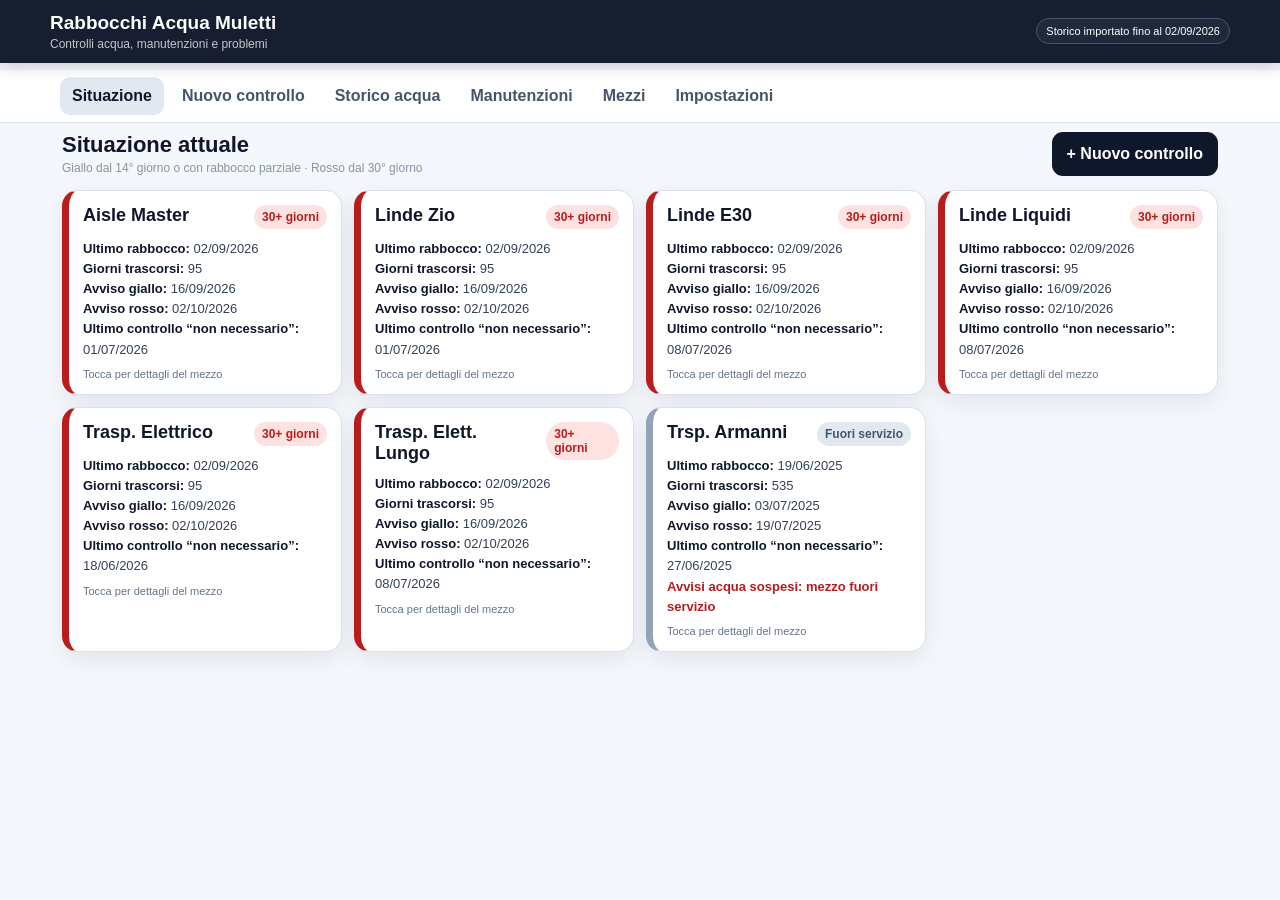
==== commit 6c64f73a: "Improve partial refill, water history order and maintenance labels" ====
--- a/rabbocchi/index.html
+++ b/rabbocchi/index.html
@@ -119,7 +119,11 @@
   const recs=vehicleWater(id), latest=recs[0]||null, refill=recs.find(r=>r.status==='rabboccato'||r.status==='parziale')||null, lastNo=recs.find(r=>r.status==='non_necessario')||null;
   if(latest?.status==='guasto')return {level:'gray',label:'Fuori servizio',latest,refill,lastNo,days:refill?daysBetween(refill.date):null,suspended:true};
   if(!refill)return {level:'gray',label:'Nessun rabbocco',latest,refill:null,lastNo,days:null,suspended:false};
-  const days=daysBetween(refill.date); if(days>=30)return {level:'red',label:'30+ giorni',latest,refill,lastNo,days,suspended:false}; if(days>=14)return {level:'yellow',label:'14+ giorni',latest,refill,lastNo,days,suspended:false}; return {level:'green',label:'Regolare',latest,refill,lastNo,days,suspended:false};
+  const days=daysBetween(refill.date);
+  if(days>=30)return {level:'red',label:'30+ giorni',latest,refill,lastNo,days,suspended:false};
+  if(refill.status==='parziale')return {level:'yellow',label:'Rabbocco parziale',latest,refill,lastNo,days,suspended:false};
+  if(days>=14)return {level:'yellow',label:'14+ giorni',latest,refill,lastNo,days,suspended:false};
+  return {level:'green',label:'Regolare',latest,refill,lastNo,days,suspended:false};
 }
 function openMaint(id){return state.maintenances.filter(m=>m.vehicleId===id&&m.status!=='Completata')}
 function checkNotifications(){
@@ -142,7 +146,7 @@
   const el=document.getElementById('dashboard');
   const order={red:0,yellow:1,gray:2,green:3};
   const list=activeVehicles().map(v=>({v,info:waterInfo(v.id)})).sort((a,b)=>order[a.info.level]-order[b.info.level]||(a.v.sort-b.v.sort));
-  el.innerHTML=`<div class="section-head"><div><h2>Situazione attuale</h2><div class="subtitle" style="color:var(--muted)">Giallo dal 14° giorno · Rosso dal 30° giorno</div></div><button class="btn primary" onclick="setPage('control')">+ Nuovo controllo</button></div><div class="grid">${list.map(({v,info})=>vehicleCard(v,info)).join('')}</div>`;
+  el.innerHTML=`<div class="section-head"><div><h2>Situazione attuale</h2><div class="subtitle" style="color:var(--muted)">Giallo dal 14° giorno o con rabbocco parziale · Rosso dal 30° giorno</div></div><button class="btn primary" onclick="setPage('control')">+ Nuovo controllo</button></div><div class="grid">${list.map(({v,info})=>vehicleCard(v,info)).join('')}</div>`;
 }
 function vehicleCard(v,info){
   const m=openMaint(v.id),urgent=m.some(x=>x.priority==='Urgente');
@@ -164,7 +168,7 @@
   const el=document.getElementById('history');const from=document.getElementById('hf')?.value||'',to=document.getElementById('ht')?.value||'',vid=document.getElementById('hv')?.value||'all';
   el.innerHTML=`<div class="section-head"><div><h2>Storico acqua</h2><div class="subtitle" style="color:var(--muted)">Tocca una cella per modificarla o eliminarla</div></div><div class="footer-actions"><button class="btn secondary" onclick="exportWaterCSV()">Esporta CSV</button><button class="btn secondary" onclick="window.print()">Stampa / PDF</button></div></div><div class="filterbar"><label class="filter">Dal<input id="hf" type="date" value="${from}" onchange="renderHistory()"></label><label class="filter">Al<input id="ht" type="date" value="${to}" onchange="renderHistory()"></label><label class="filter">Mezzo<select id="hv" onchange="renderHistory()"><option value="all">Tutti</option>${allVehicles().map(v=>`<option value="${v.id}" ${vid===v.id?'selected':''}>${esc(v.name)}${v.active?'':' (archiviato)'}</option>`).join('')}</select></label></div>${historyTable(from,to,vid)}`;
 }
-function historyTable(from,to,vid){let rs=state.waterRecords.filter(r=>(!from||r.date>=from)&&(!to||r.date<=to)&&(vid==='all'||r.vehicleId===vid));const dates=[...new Set(rs.map(r=>r.date))].sort().reverse();const vehicles=(vid==='all'?allVehicles():allVehicles().filter(v=>v.id===vid));if(!dates.length)return '<div class="empty">Nessun record nel periodo selezionato.</div>';const by=new Map(rs.map(r=>[r.date+'|'+r.vehicleId,r]));return `<div class="table-wrap"><table><thead><tr><th>Data</th>${vehicles.map(v=>`<th>${esc(v.name)}${v.active?'':'<br><span style="font-weight:500;color:#64748b">archiviato</span>'}</th>`).join('')}</tr></thead><tbody>${dates.map(d=>`<tr><td>${fmtDate(d)}</td>${vehicles.map(v=>{const r=by.get(d+'|'+v.id);return `<td>${r?`<button class="cellbtn st-${r.status}" title="${esc(r.note)}" onclick="editWater('${r.id}')">${esc(STATUS[r.status])}${r.note?' *':''}</button>`:'—'}</td>`}).join('')}</tr>`).join('')}</tbody></table></div>`}
+function historyTable(from,to,vid){let rs=state.waterRecords.filter(r=>(!from||r.date>=from)&&(!to||r.date<=to)&&(vid==='all'||r.vehicleId===vid));const dates=[...new Set(rs.map(r=>r.date))].sort().reverse();const all=allVehicles();const vehicles=(vid==='all'?[...all.filter(v=>v.active),...all.filter(v=>!v.active)]:all.filter(v=>v.id===vid));if(!dates.length)return '<div class="empty">Nessun record nel periodo selezionato.</div>';const by=new Map(rs.map(r=>[r.date+'|'+r.vehicleId,r]));return `<div class="table-wrap"><table><thead><tr><th>Data</th>${vehicles.map(v=>`<th>${esc(v.name)}${v.active?'':'<br><span style="font-weight:500;color:#64748b">archiviato</span>'}</th>`).join('')}</tr></thead><tbody>${dates.map(d=>`<tr><td>${fmtDate(d)}</td>${vehicles.map(v=>{const r=by.get(d+'|'+v.id);return `<td>${r?`<button class="cellbtn st-${r.status}" title="${esc(r.note)}" onclick="editWater('${r.id}')">${esc(STATUS[r.status])}${r.note?' *':''}</button>`:'—'}</td>`}).join('')}</tr>`).join('')}</tbody></table></div>`}
 function editWater(id){const r=state.waterRecords.find(x=>x.id===id);if(!r)return;openModal(`<div class="modalhead"><h3>Modifica registrazione</h3><button class="xbtn" onclick="closeModal()">×</button></div><div class="form-grid"><label class="form-field">Mezzo<input value="${esc(r.vehicleName)}" disabled></label><label class="form-field">Data<input id="ew-date" type="date" value="${r.date}"></label><label class="form-field full">Stato<select id="ew-status">${Object.entries(STATUS).map(([k,l])=>`<option value="${k}" ${r.status===k?'selected':''}>${l}</option>`).join('')}</select></label><label class="form-field full">Nota<textarea id="ew-note">${esc(r.note)}</textarea></label></div><div class="modal-actions"><button class="btn danger" onclick="deleteWater('${r.id}')">Elimina</button><button class="btn secondary" onclick="closeModal()">Annulla</button><button class="btn primary" onclick="saveWaterEdit('${r.id}')">Salva</button></div>`)}
 function saveWaterEdit(id){const r=state.waterRecords.find(x=>x.id===id);r.date=document.getElementById('ew-date').value;r.status=document.getElementById('ew-status').value;r.note=document.getElementById('ew-note').value.trim();saveState();closeModal();renderHistory();renderDashboard()}
 function deleteWater(id){if(!confirm('Eliminare questa registrazione?'))return;state.waterRecords=state.waterRecords.filter(x=>x.id!==id);saveState();closeModal();renderHistory();renderDashboard()}
@@ -179,7 +183,7 @@
   el.innerHTML=`<div class="section-head"><div><h2>Manutenzioni</h2><div class="subtitle" style="color:var(--muted)">Interventi e problemi separati dai timer acqua</div></div><button class="btn primary" onclick="openMaintenanceForm()">+ Nuova manutenzione</button></div><div class="stats"><div class="stat"><div class="statnum">${openAll.length}</div><div class="statlabel">Attività aperte</div></div><div class="stat"><div class="statnum">${urgent.length}</div><div class="statlabel">Urgenti aperte</div></div><div class="stat"><div class="statnum">${due.length}</div><div class="statlabel">Scadute</div></div></div><div class="filterbar"><label class="filter">Mezzo<select onchange="maintFilters.vehicle=this.value;renderMaintenance()"><option value="all">Tutti</option>${allVehicles().map(v=>`<option value="${v.id}" ${maintFilters.vehicle===v.id?'selected':''}>${esc(v.name)}${v.active?'':' (archiviato)'}</option>`).join('')}</select></label><label class="filter">Stato<select onchange="maintFilters.status=this.value;renderMaintenance()"><option value="open" ${maintFilters.status==='open'?'selected':''}>Aperte</option><option value="Da fare" ${maintFilters.status==='Da fare'?'selected':''}>Da fare</option><option value="In corso" ${maintFilters.status==='In corso'?'selected':''}>In corso</option><option value="Completata" ${maintFilters.status==='Completata'?'selected':''}>Completate</option><option value="all" ${maintFilters.status==='all'?'selected':''}>Tutte</option></select></label><label class="filter">Tipo<select onchange="maintFilters.type=this.value;renderMaintenance()"><option value="all">Tutti</option>${TYPES.map(t=>`<option ${maintFilters.type===t?'selected':''}>${t}</option>`).join('')}</select></label><label class="filter">Priorità<select onchange="maintFilters.priority=this.value;renderMaintenance()"><option value="all">Tutte</option>${PRIORITIES.map(p=>`<option ${maintFilters.priority===p?'selected':''}>${p}</option>`).join('')}</select></label></div><h3>Aperte</h3>${open.length?`<div class="list">${open.map(maintItem).join('')}</div>`:'<div class="empty">Nessuna attività aperta con questi filtri.</div>'}<h3>Completate</h3>${done.length?`<div class="list">${done.map(maintItem).join('')}</div>`:'<div class="empty">Nessuna attività completata con questi filtri.</div>'}<h3>Eventi storici non-acqua</h3><div class="list">${state.historicalEvents.map(eventItem).join('')}</div>`;
 }
 function sortMaint(a,b){const pr={Urgente:0,Alta:1,Normale:2,Bassa:3};return pr[a.priority]-pr[b.priority]||(a.dueDate||'9999').localeCompare(b.dueDate||'9999')||b.dateCreated.localeCompare(a.dateCreated)}
-function maintItem(m){const v=getVehicle(m.vehicleId);const overdue=m.status!=='Completata'&&m.dueDate&&m.dueDate<todayISO();return `<div class="item"><div class="item-main"><div class="item-title">${esc(m.title)}</div><div class="item-sub"><b>${esc(v?.name||m.vehicleName)}</b> · ${esc(m.type)} · Inserita ${fmtDate(m.dateCreated)}${m.dueDate?` · Scadenza ${fmtDate(m.dueDate)}${overdue?' <span class="danger-text">SCADUTA</span>':''}`:''}${m.completedAt?` · Completata ${fmtDate(m.completedAt)}`:''}</div><div><span class="tag ${m.priority==='Urgente'?'urgent':m.priority==='Alta'?'high':''}">${esc(m.priority)}</span><span class="tag ${m.status==='Completata'?'done':m.status==='In corso'?'progress':''}">${esc(m.status)}</span></div>${m.notes?`<div class="item-sub">${esc(m.notes)}</div>`:''}</div><div class="item-actions">${m.status==='Da fare'?`<button class="btn secondary small" onclick="setMaintStatus('${m.id}','In corso')">In corso</button>`:''}${m.status!=='Completata'?`<button class="btn secondary small" onclick="setMaintStatus('${m.id}','Completata')">Completa</button>`:`<button class="btn secondary small" onclick="setMaintStatus('${m.id}','Da fare')">Riapri</button>`}<button class="btn secondary small" onclick="openMaintenanceForm('${m.id}')">Modifica</button><button class="btn danger small" onclick="deleteMaintenance('${m.id}')">Elimina</button></div></div>`}
+function maintItem(m){const v=getVehicle(m.vehicleId);const overdue=m.status!=='Completata'&&m.dueDate&&m.dueDate<todayISO();const vehicleName=v?.name||m.vehicleName||'Mezzo non specificato';return `<div class="item"><div class="item-main"><div class="item-title">${esc(vehicleName)} — ${esc(m.title)}</div><div class="item-sub">${esc(m.type)} · Inserita ${fmtDate(m.dateCreated)}${m.dueDate?` · Scadenza ${fmtDate(m.dueDate)}${overdue?' <span class="danger-text">SCADUTA</span>':''}`:''}${m.completedAt?` · Completata ${fmtDate(m.completedAt)}`:''}</div><div><span class="tag ${m.priority==='Urgente'?'urgent':m.priority==='Alta'?'high':''}">${esc(m.priority)}</span><span class="tag ${m.status==='Completata'?'done':m.status==='In corso'?'progress':''}">${esc(m.status)}</span></div>${m.notes?`<div class="item-sub">${esc(m.notes)}</div>`:''}</div><div class="item-actions">${m.status==='Da fare'?`<button class="btn secondary small" onclick="setMaintStatus('${m.id}','In corso')">In corso</button>`:''}${m.status!=='Completata'?`<button class="btn secondary small" onclick="setMaintStatus('${m.id}','Completata')">Completa</button>`:`<button class="btn secondary small" onclick="setMaintStatus('${m.id}','Da fare')">Riapri</button>`}<button class="btn secondary small" onclick="openMaintenanceForm('${m.id}')">Modifica</button><button class="btn danger small" onclick="deleteMaintenance('${m.id}')">Elimina</button></div></div>`}
 function eventItem(e){const details=e.details?Object.entries(e.details).map(([k,v])=>`${esc(k)}: ${esc(v)}`).join(' · '):'';return `<div class="item event"><div class="item-main"><div class="item-title">${fmtDate(e.date)} — ${esc(e.type)}</div><div class="item-sub">${esc(e.description)}${details?'<br>'+details:''}${e.unassigned?'<br><b>Non assegnato a un mezzo</b>':''}</div></div>${e.unassigned?`<div class="item-actions"><button class="btn secondary small" onclick="assignHistoricalEvent('${e.id}')">Assegna a un mezzo</button></div>`:''}</div>`}
 function openMaintenanceForm(id=''){const m=id?state.maintenances.find(x=>x.id===id):null;openModal(`<div class="modalhead"><h3>${m?'Modifica':'Nuova'} manutenzione</h3><button class="xbtn" onclick="closeModal()">×</button></div><div class="form-grid"><label class="form-field">Mezzo<select id="mf-vehicle">${allVehicles().filter(v=>v.active||m?.vehicleId===v.id).map(v=>`<option value="${v.id}" ${(m?.vehicleId||'')===v.id?'selected':''}>${esc(v.name)}${v.active?'':' (archiviato)'}</option>`).join('')}</select></label><label class="form-field">Tipo<select id="mf-type">${TYPES.map(t=>`<option ${m?.type===t?'selected':''}>${t}</option>`).join('')}</select></label><label class="form-field full">Titolo / descrizione breve<input id="mf-title" value="${esc(m?.title||'')}" placeholder="Es. Controllare usura gomme"></label><label class="form-field">Data inserimento<input id="mf-created" type="date" value="${m?.dateCreated||todayISO()}"></label><label class="form-field">Scadenza (facoltativa)<input id="mf-due" type="date" value="${m?.dueDate||''}"></label><label class="form-field">Priorità<select id="mf-priority">${PRIORITIES.map(p=>`<option ${m?.priority===p?'selected':''}>${p}</option>`).join('')}</select></label><label class="form-field">Stato<select id="mf-status">${MSTATUSES.map(s=>`<option ${m?.status===s?'selected':''}>${s}</option>`).join('')}</select></label><label class="form-field full">Note<textarea id="mf-notes">${esc(m?.notes||'')}</textarea></label></div><div class="modal-actions"><button class="btn secondary" onclick="closeModal()">Annulla</button><button class="btn primary" onclick="saveMaintenance('${id}')">Salva</button></div>`)}
 function saveMaintenance(id){const vehicleId=document.getElementById('mf-vehicle').value,title=document.getElementById('mf-title').value.trim();if(!vehicleId||!title){alert('Mezzo e titolo sono obbligatori.');return}const status=document.getElementById('mf-status').value;const obj={id:id||uid('mnt'),vehicleId,vehicleName:getVehicle(vehicleId)?.name||'',type:document.getElementById('mf-type').value,title,dateCreated:document.getElementById('mf-created').value||todayISO(),dueDate:document.getElementById('mf-due').value,priority:document.getElementById('mf-priority').value,status,notes:document.getElementById('mf-notes').value.trim(),completedAt:status==='Completata'?(id?state.maintenances.find(x=>x.id===id)?.completedAt||todayISO():todayISO()):'',source:id?(state.maintenances.find(x=>x.id===id)?.source||'manual'):'manual'};if(id){const i=state.maintenances.findIndex(x=>x.id===id);state.maintenances[i]=obj}else state.maintenances.push(obj);saveState();closeModal();renderMaintenance();renderDashboard()}
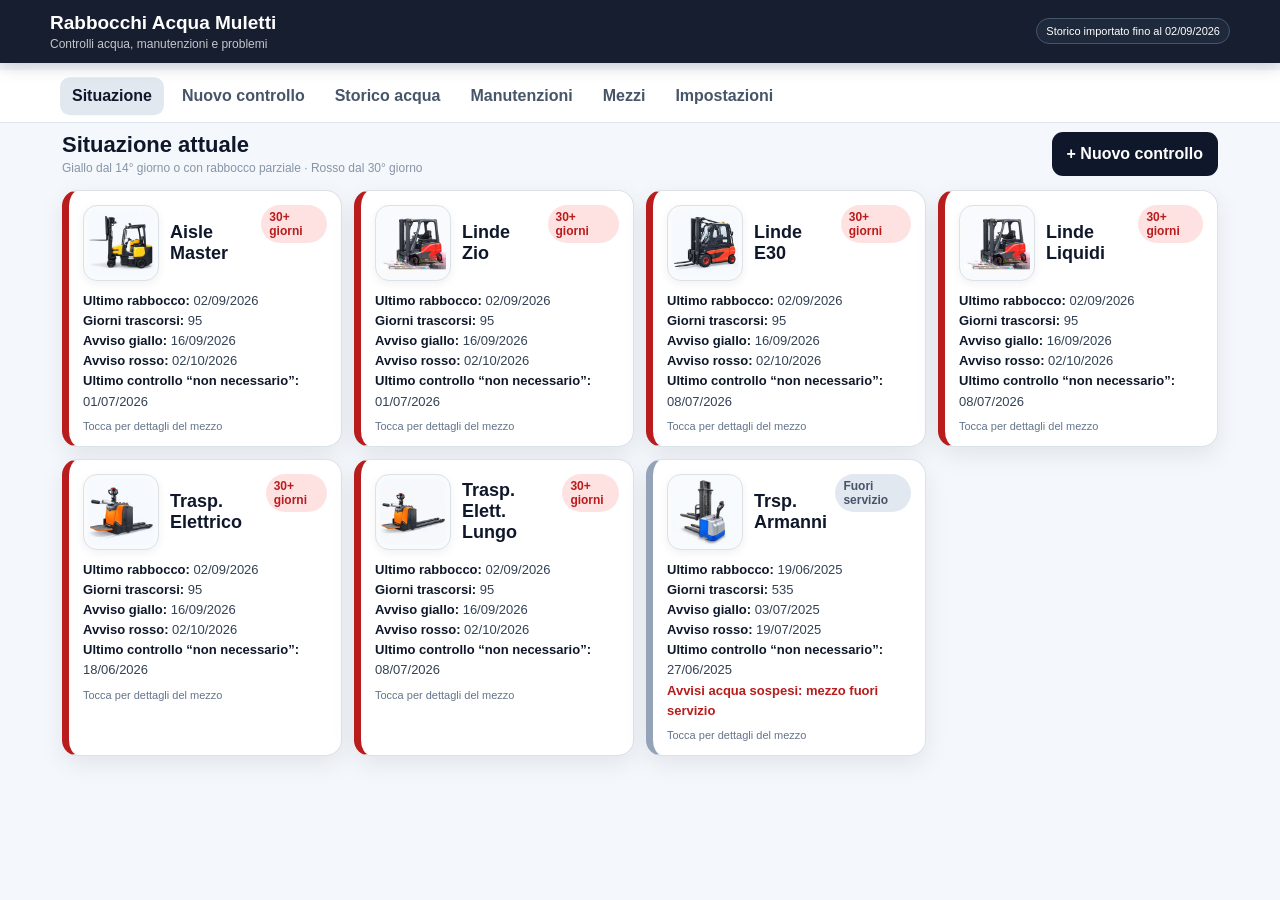
==== commit 2e8111c8: "Add vehicle photos and visual vehicle cards" ====
--- a/rabbocchi/index.html
+++ b/rabbocchi/index.html
@@ -24,6 +24,22 @@
     main{max-width:1180px;margin:auto;padding:16px 12px 96px}.section{display:none}.section.active{display:block}.section-head{display:flex;gap:10px;align-items:center;justify-content:space-between;margin-bottom:14px;flex-wrap:wrap}.section h2{margin:0;font-size:22px}.section h3{margin:20px 0 10px;font-size:17px}
     .btn{border:1px solid transparent;border-radius:11px;padding:11px 14px;font-weight:800;min-height:44px}.btn.primary{background:var(--brand);color:#fff}.btn.secondary{background:#fff;border-color:var(--line);color:var(--text)}.btn.danger{background:#fff;border-color:#fecaca;color:var(--red)}.btn.small{padding:7px 9px;min-height:34px;font-size:13px}.btn:disabled{opacity:.45;cursor:not-allowed}
     .grid{display:grid;grid-template-columns:repeat(auto-fit,minmax(245px,1fr));gap:12px}.card{background:var(--card);border:1px solid var(--line);border-radius:16px;padding:14px;box-shadow:var(--shadow)}.vehicle-card{position:relative;border-left:7px solid #94a3b8}.vehicle-card.green{border-left-color:var(--green)}.vehicle-card.yellow{border-left-color:#eab308}.vehicle-card.red{border-left-color:var(--red)}.vehicle-card.gray{border-left-color:#94a3b8}.vtop{display:flex;justify-content:space-between;gap:10px;align-items:flex-start}.vname{font-size:18px;font-weight:900}.status-pill{font-size:12px;font-weight:900;border-radius:999px;padding:5px 8px}.status-pill.green{background:var(--green-bg);color:var(--green)}.status-pill.yellow{background:var(--yellow-bg);color:var(--yellow)}.status-pill.red{background:var(--red-bg);color:var(--red)}.status-pill.gray{background:var(--gray-bg);color:var(--gray)}.meta{margin-top:10px;font-size:13px;line-height:1.55;color:#334155}.meta b{color:var(--text)}.maintenance-badge{display:inline-block;margin-top:10px;border-radius:8px;padding:6px 8px;font-size:12px;font-weight:900;background:var(--blue-bg);color:var(--blue)}.maintenance-badge.urgent{background:var(--purple-bg);color:var(--purple);outline:2px solid #d8b4fe}.clickhint{font-size:11px;color:var(--muted);margin-top:8px}
+    .vehicle-head{display:flex;align-items:center;gap:11px;min-width:0}.vehicle-head .vname{min-width:0}
+    .vehicle-thumb{width:76px;height:76px;flex:0 0 76px;object-fit:contain;background:#f8fafc;border:1px solid var(--line);border-radius:14px;padding:4px;box-shadow:0 3px 10px rgba(15,23,42,.06)}
+    .vehicle-photo-placeholder{display:grid;place-items:center;background:linear-gradient(145deg,#f8fafc,#eef2f7);color:#64748b;font-size:10px;font-weight:900;letter-spacing:.04em;text-align:center}
+    .vehicle-list-grid{display:grid;grid-template-columns:repeat(auto-fit,minmax(255px,1fr));gap:14px}
+    .vehicle-list-card{background:#fff;border:1px solid var(--line);border-radius:17px;overflow:hidden;box-shadow:var(--shadow);display:flex;flex-direction:column}
+    .vehicle-list-photo-wrap{position:relative;height:176px;background:linear-gradient(145deg,#fff,#f4f7fb);border-bottom:1px solid var(--line);display:flex;align-items:center;justify-content:center;padding:8px}
+    .vehicle-list-image{width:100%;height:100%;object-fit:contain;display:block}
+    .vehicle-list-card.archived .vehicle-list-image{filter:grayscale(.7);opacity:.62}
+    .vehicle-list-card.archived .vehicle-list-photo-wrap{background:#f1f5f9}
+    .vehicle-archive-overlay{position:absolute;top:10px;right:10px;background:rgba(71,85,105,.9);color:#fff;border-radius:999px;padding:5px 8px;font-size:10px;font-weight:900;text-transform:uppercase;letter-spacing:.04em}
+    .vehicle-list-body{padding:13px;display:flex;flex-direction:column;gap:8px;flex:1}.vehicle-list-body .item-actions{margin-top:auto}
+    .vehicle-detail-hero{height:230px;border:1px solid var(--line);border-radius:16px;background:linear-gradient(145deg,#fff,#f4f7fb);display:flex;align-items:center;justify-content:center;overflow:hidden;margin-bottom:14px;position:relative}
+    .vehicle-hero-img{width:100%;height:100%;object-fit:contain;padding:8px}.vehicle-detail-hero.archived .vehicle-hero-img{filter:grayscale(.7);opacity:.62}
+    .vehicle-detail-title{display:flex;justify-content:space-between;gap:12px;align-items:flex-start;margin-bottom:12px}.vehicle-detail-name{font-size:22px;font-weight:950;line-height:1.1}
+    .vehicle-detail-state{font-size:12px;color:var(--muted);font-weight:800;margin-top:4px}.vehicle-detail-section-head{display:flex;align-items:center;justify-content:space-between;gap:10px;margin-top:18px;margin-bottom:9px}.vehicle-detail-section-head h3{margin:0}
+    @media(max-width:600px){.vehicle-thumb{width:64px;height:64px;flex-basis:64px}.vehicle-list-grid{grid-template-columns:1fr}.vehicle-list-photo-wrap{height:155px}.vehicle-detail-hero{height:185px}.vehicle-detail-name{font-size:20px}.vehicle-detail-title{align-items:center}}
     .notice{border-radius:12px;padding:11px 12px;background:#fff;border:1px solid var(--line);margin-bottom:12px;font-size:13px}.notice strong{display:block;margin-bottom:3px}
     .control-card{background:#fff;border:1px solid var(--line);border-radius:16px;padding:14px;margin-bottom:12px}.control-title{font-weight:900;font-size:17px;margin-bottom:10px}.status-buttons{display:grid;grid-template-columns:repeat(2,1fr);gap:8px}.status-choice{border:2px solid var(--line);background:#fff;border-radius:12px;padding:12px 8px;font-weight:800;min-height:54px}.status-choice.sel-rabboccato{border-color:var(--green);background:var(--green-bg);color:var(--green)}.status-choice.sel-non_necessario{border-color:#64748b;background:#f1f5f9}.status-choice.sel-parziale{border-color:#f59e0b;background:var(--yellow-bg);color:#92400e}.status-choice.sel-guasto{border-color:#64748b;background:var(--gray-bg);color:#334155}.control-note{width:100%;margin-top:9px;border:1px solid var(--line);border-radius:10px;padding:10px;min-height:42px}.date-row{display:flex;gap:10px;align-items:center;flex-wrap:wrap;margin-bottom:12px}.date-row input,.filter input,.filter select,.form-grid input,.form-grid select,.form-grid textarea{border:1px solid #cbd5e1;border-radius:10px;padding:10px;background:#fff;min-height:42px}.date-row input{font-weight:700}
     .filterbar{display:grid;grid-template-columns:repeat(auto-fit,minmax(150px,1fr));gap:8px;margin-bottom:12px}.filter{display:flex;flex-direction:column;gap:4px;font-size:12px;font-weight:700;color:#475569}.table-wrap{overflow:auto;background:#fff;border:1px solid var(--line);border-radius:14px;box-shadow:var(--shadow)}table{border-collapse:separate;border-spacing:0;width:100%;min-width:980px;font-size:12px}th,td{padding:8px;border-bottom:1px solid #e2e8f0;border-right:1px solid #e2e8f0;text-align:center;vertical-align:middle}th{position:sticky;top:0;background:#f8fafc;z-index:2;font-size:11px}th:first-child,td:first-child{position:sticky;left:0;background:#fff;z-index:1;font-weight:800}th:first-child{z-index:3;background:#f8fafc}.cellbtn{border:0;border-radius:7px;padding:6px 7px;font-size:11px;font-weight:800;white-space:nowrap}.st-rabboccato{background:var(--green-bg);color:var(--green)}.st-non_necessario{background:#f1f5f9;color:#475569}.st-parziale{background:var(--yellow-bg);color:#92400e}.st-guasto{background:var(--gray-bg);color:#334155}
@@ -62,6 +78,23 @@
 const PRIORITIES=['Bassa','Normale','Alta','Urgente'];
 const MSTATUSES=['Da fare','In corso','Completata'];
 const VIDS={aisle:'aisle-master',zio:'linde-zio',polveri:'linde-polveri',e30:'linde-e30',liquidi:'linde-liquidi',te:'trasp-elettrico',tel:'trasp-elettrico-lungo',arm:'trsp-armanni'};
+const VEHICLE_IMAGES={
+  [VIDS.aisle]:'images/vehicles/aisle.webp',
+  [VIDS.zio]:'images/vehicles/linde.webp',
+  [VIDS.liquidi]:'images/vehicles/linde.webp',
+  [VIDS.e30]:'images/vehicles/e30.webp',
+  [VIDS.polveri]:'images/vehicles/e30.webp',
+  [VIDS.te]:'images/vehicles/elettrico.webp',
+  [VIDS.tel]:'images/vehicles/lungo.webp',
+  [VIDS.arm]:'images/vehicles/armanni.webp'
+};
+function vehicleImageSrc(id){return VEHICLE_IMAGES[id]||''}
+function vehiclePhoto(v,cls='vehicle-thumb'){
+  const src=vehicleImageSrc(v.id);
+  return src
+    ? `<img class="${cls}" src="${src}" alt="${esc(v.name)}" loading="lazy" decoding="async">`
+    : `<div class="${cls} vehicle-photo-placeholder" aria-label="Nessuna immagine">NESSUNA<br>FOTO</div>`;
+}
 const uid=(p='id')=>p+'-'+Date.now().toString(36)+'-'+Math.random().toString(36).slice(2,8);
 const esc=s=>String(s??'').replace(/[&<>'"]/g,c=>({'&':'&amp;','<':'&lt;','>':'&gt;',"'":'&#39;','"':'&quot;'}[c]));
 const parseDateLocal=s=>{const [y,m,d]=s.split('-').map(Number);return new Date(y,m-1,d,12,0,0)};
@@ -152,7 +185,7 @@
   const m=openMaint(v.id),urgent=m.some(x=>x.priority==='Urgente');
   const next14=info.refill?new Date(parseDateLocal(info.refill.date).getTime()+14*86400000):null,next30=info.refill?new Date(parseDateLocal(info.refill.date).getTime()+30*86400000):null;
   const f=d=>d?new Intl.DateTimeFormat('it-IT').format(d):'—';
-  return `<div class="card vehicle-card ${info.level}" onclick="openVehicleDetail('${v.id}')"><div class="vtop"><div class="vname">${esc(v.name)}</div><span class="status-pill ${info.level}">${esc(info.label)}</span></div><div class="meta"><div><b>Ultimo rabbocco:</b> ${info.refill?fmtDate(info.refill.date):'—'}</div><div><b>Giorni trascorsi:</b> ${info.days??'—'}</div><div><b>Avviso giallo:</b> ${f(next14)}</div><div><b>Avviso rosso:</b> ${f(next30)}</div>${info.lastNo?`<div><b>Ultimo controllo “non necessario”:</b> ${fmtDate(info.lastNo.date)}</div>`:''}${info.suspended?`<div class="danger-text">Avvisi acqua sospesi: mezzo fuori servizio</div>`:''}</div>${m.length?`<span class="maintenance-badge ${urgent?'urgent':''}">${urgent?'⚠ ':''}${m.length} manutenzion${m.length===1?'e':'i'} apert${m.length===1?'a':'e'}</span>`:''}<div class="clickhint">Tocca per dettagli del mezzo</div></div>`;
+  return `<div class="card vehicle-card ${info.level}" onclick="openVehicleDetail('${v.id}')"><div class="vtop"><div class="vehicle-head">${vehiclePhoto(v)}<div class="vname">${esc(v.name)}</div></div><span class="status-pill ${info.level}">${esc(info.label)}</span></div><div class="meta"><div><b>Ultimo rabbocco:</b> ${info.refill?fmtDate(info.refill.date):'—'}</div><div><b>Giorni trascorsi:</b> ${info.days??'—'}</div><div><b>Avviso giallo:</b> ${f(next14)}</div><div><b>Avviso rosso:</b> ${f(next30)}</div>${info.lastNo?`<div><b>Ultimo controllo “non necessario”:</b> ${fmtDate(info.lastNo.date)}</div>`:''}${info.suspended?`<div class="danger-text">Avvisi acqua sospesi: mezzo fuori servizio</div>`:''}</div>${m.length?`<span class="maintenance-badge ${urgent?'urgent':''}">${urgent?'⚠ ':''}${m.length} manutenzion${m.length===1?'e':'i'} apert${m.length===1?'a':'e'}</span>`:''}<div class="clickhint">Tocca per dettagli del mezzo</div></div>`;
 }
 
 let controlSelections={};
@@ -169,10 +202,10 @@
   el.innerHTML=`<div class="section-head"><div><h2>Storico acqua</h2><div class="subtitle" style="color:var(--muted)">Tocca una cella per modificarla o eliminarla</div></div><div class="footer-actions"><button class="btn secondary" onclick="exportWaterCSV()">Esporta CSV</button><button class="btn secondary" onclick="window.print()">Stampa / PDF</button></div></div><div class="filterbar"><label class="filter">Dal<input id="hf" type="date" value="${from}" onchange="renderHistory()"></label><label class="filter">Al<input id="ht" type="date" value="${to}" onchange="renderHistory()"></label><label class="filter">Mezzo<select id="hv" onchange="renderHistory()"><option value="all">Tutti</option>${allVehicles().map(v=>`<option value="${v.id}" ${vid===v.id?'selected':''}>${esc(v.name)}${v.active?'':' (archiviato)'}</option>`).join('')}</select></label></div>${historyTable(from,to,vid)}`;
 }
 function historyTable(from,to,vid){let rs=state.waterRecords.filter(r=>(!from||r.date>=from)&&(!to||r.date<=to)&&(vid==='all'||r.vehicleId===vid));const dates=[...new Set(rs.map(r=>r.date))].sort().reverse();const all=allVehicles();const vehicles=(vid==='all'?[...all.filter(v=>v.active),...all.filter(v=>!v.active)]:all.filter(v=>v.id===vid));if(!dates.length)return '<div class="empty">Nessun record nel periodo selezionato.</div>';const by=new Map(rs.map(r=>[r.date+'|'+r.vehicleId,r]));return `<div class="table-wrap"><table><thead><tr><th>Data</th>${vehicles.map(v=>`<th>${esc(v.name)}${v.active?'':'<br><span style="font-weight:500;color:#64748b">archiviato</span>'}</th>`).join('')}</tr></thead><tbody>${dates.map(d=>`<tr><td>${fmtDate(d)}</td>${vehicles.map(v=>{const r=by.get(d+'|'+v.id);return `<td>${r?`<button class="cellbtn st-${r.status}" title="${esc(r.note)}" onclick="editWater('${r.id}')">${esc(STATUS[r.status])}${r.note?' *':''}</button>`:'—'}</td>`}).join('')}</tr>`).join('')}</tbody></table></div>`}
-function editWater(id){const r=state.waterRecords.find(x=>x.id===id);if(!r)return;openModal(`<div class="modalhead"><h3>Modifica registrazione</h3><button class="xbtn" onclick="closeModal()">×</button></div><div class="form-grid"><label class="form-field">Mezzo<input value="${esc(r.vehicleName)}" disabled></label><label class="form-field">Data<input id="ew-date" type="date" value="${r.date}"></label><label class="form-field full">Stato<select id="ew-status">${Object.entries(STATUS).map(([k,l])=>`<option value="${k}" ${r.status===k?'selected':''}>${l}</option>`).join('')}</select></label><label class="form-field full">Nota<textarea id="ew-note">${esc(r.note)}</textarea></label></div><div class="modal-actions"><button class="btn danger" onclick="deleteWater('${r.id}')">Elimina</button><button class="btn secondary" onclick="closeModal()">Annulla</button><button class="btn primary" onclick="saveWaterEdit('${r.id}')">Salva</button></div>`)}
+function editWater(id){const r=state.waterRecords.find(x=>x.id===id);if(!r)return;openModal(`<div class="modalhead"><h3>Modifica registrazione</h3><button class="xbtn" onclick="closeModal()">×</button></div><div class="form-grid"><label class="form-field">Mezzo<input value="${esc(getVehicle(r.vehicleId)?.name||r.vehicleName)}" disabled></label><label class="form-field">Data<input id="ew-date" type="date" value="${r.date}"></label><label class="form-field full">Stato<select id="ew-status">${Object.entries(STATUS).map(([k,l])=>`<option value="${k}" ${r.status===k?'selected':''}>${l}</option>`).join('')}</select></label><label class="form-field full">Nota<textarea id="ew-note">${esc(r.note)}</textarea></label></div><div class="modal-actions"><button class="btn danger" onclick="deleteWater('${r.id}')">Elimina</button><button class="btn secondary" onclick="closeModal()">Annulla</button><button class="btn primary" onclick="saveWaterEdit('${r.id}')">Salva</button></div>`)}
 function saveWaterEdit(id){const r=state.waterRecords.find(x=>x.id===id);r.date=document.getElementById('ew-date').value;r.status=document.getElementById('ew-status').value;r.note=document.getElementById('ew-note').value.trim();saveState();closeModal();renderHistory();renderDashboard()}
 function deleteWater(id){if(!confirm('Eliminare questa registrazione?'))return;state.waterRecords=state.waterRecords.filter(x=>x.id!==id);saveState();closeModal();renderHistory();renderDashboard()}
-function exportWaterCSV(){const rows=[['Data','Mezzo','Stato','Nota']];state.waterRecords.slice().sort((a,b)=>a.date.localeCompare(b.date)).forEach(r=>rows.push([r.date,r.vehicleName,STATUS[r.status],r.note||'']));downloadText('storico-rabbocchi.csv',rows.map(row=>row.map(csvCell).join(';')).join('\n'),'text/csv;charset=utf-8')}
+function exportWaterCSV(){const rows=[['Data','Mezzo','Stato','Nota']];state.waterRecords.slice().sort((a,b)=>a.date.localeCompare(b.date)).forEach(r=>rows.push([r.date,getVehicle(r.vehicleId)?.name||r.vehicleName,STATUS[r.status],r.note||'']));downloadText('storico-rabbocchi.csv',rows.map(row=>row.map(csvCell).join(';')).join('\n'),'text/csv;charset=utf-8')}
 const csvCell=s=>'"'+String(s??'').replace(/"/g,'""')+'"';
 
 let maintFilters={vehicle:'all',status:'open',type:'all',priority:'all'};
@@ -185,19 +218,61 @@
 function sortMaint(a,b){const pr={Urgente:0,Alta:1,Normale:2,Bassa:3};return pr[a.priority]-pr[b.priority]||(a.dueDate||'9999').localeCompare(b.dueDate||'9999')||b.dateCreated.localeCompare(a.dateCreated)}
 function maintItem(m){const v=getVehicle(m.vehicleId);const overdue=m.status!=='Completata'&&m.dueDate&&m.dueDate<todayISO();const vehicleName=v?.name||m.vehicleName||'Mezzo non specificato';return `<div class="item"><div class="item-main"><div class="item-title">${esc(vehicleName)} — ${esc(m.title)}</div><div class="item-sub">${esc(m.type)} · Inserita ${fmtDate(m.dateCreated)}${m.dueDate?` · Scadenza ${fmtDate(m.dueDate)}${overdue?' <span class="danger-text">SCADUTA</span>':''}`:''}${m.completedAt?` · Completata ${fmtDate(m.completedAt)}`:''}</div><div><span class="tag ${m.priority==='Urgente'?'urgent':m.priority==='Alta'?'high':''}">${esc(m.priority)}</span><span class="tag ${m.status==='Completata'?'done':m.status==='In corso'?'progress':''}">${esc(m.status)}</span></div>${m.notes?`<div class="item-sub">${esc(m.notes)}</div>`:''}</div><div class="item-actions">${m.status==='Da fare'?`<button class="btn secondary small" onclick="setMaintStatus('${m.id}','In corso')">In corso</button>`:''}${m.status!=='Completata'?`<button class="btn secondary small" onclick="setMaintStatus('${m.id}','Completata')">Completa</button>`:`<button class="btn secondary small" onclick="setMaintStatus('${m.id}','Da fare')">Riapri</button>`}<button class="btn secondary small" onclick="openMaintenanceForm('${m.id}')">Modifica</button><button class="btn danger small" onclick="deleteMaintenance('${m.id}')">Elimina</button></div></div>`}
 function eventItem(e){const details=e.details?Object.entries(e.details).map(([k,v])=>`${esc(k)}: ${esc(v)}`).join(' · '):'';return `<div class="item event"><div class="item-main"><div class="item-title">${fmtDate(e.date)} — ${esc(e.type)}</div><div class="item-sub">${esc(e.description)}${details?'<br>'+details:''}${e.unassigned?'<br><b>Non assegnato a un mezzo</b>':''}</div></div>${e.unassigned?`<div class="item-actions"><button class="btn secondary small" onclick="assignHistoricalEvent('${e.id}')">Assegna a un mezzo</button></div>`:''}</div>`}
-function openMaintenanceForm(id=''){const m=id?state.maintenances.find(x=>x.id===id):null;openModal(`<div class="modalhead"><h3>${m?'Modifica':'Nuova'} manutenzione</h3><button class="xbtn" onclick="closeModal()">×</button></div><div class="form-grid"><label class="form-field">Mezzo<select id="mf-vehicle">${allVehicles().filter(v=>v.active||m?.vehicleId===v.id).map(v=>`<option value="${v.id}" ${(m?.vehicleId||'')===v.id?'selected':''}>${esc(v.name)}${v.active?'':' (archiviato)'}</option>`).join('')}</select></label><label class="form-field">Tipo<select id="mf-type">${TYPES.map(t=>`<option ${m?.type===t?'selected':''}>${t}</option>`).join('')}</select></label><label class="form-field full">Titolo / descrizione breve<input id="mf-title" value="${esc(m?.title||'')}" placeholder="Es. Controllare usura gomme"></label><label class="form-field">Data inserimento<input id="mf-created" type="date" value="${m?.dateCreated||todayISO()}"></label><label class="form-field">Scadenza (facoltativa)<input id="mf-due" type="date" value="${m?.dueDate||''}"></label><label class="form-field">Priorità<select id="mf-priority">${PRIORITIES.map(p=>`<option ${m?.priority===p?'selected':''}>${p}</option>`).join('')}</select></label><label class="form-field">Stato<select id="mf-status">${MSTATUSES.map(s=>`<option ${m?.status===s?'selected':''}>${s}</option>`).join('')}</select></label><label class="form-field full">Note<textarea id="mf-notes">${esc(m?.notes||'')}</textarea></label></div><div class="modal-actions"><button class="btn secondary" onclick="closeModal()">Annulla</button><button class="btn primary" onclick="saveMaintenance('${id}')">Salva</button></div>`)}
+function openMaintenanceForm(id='',prefillVehicleId=''){const m=id?state.maintenances.find(x=>x.id===id):null;const selectedVehicle=m?.vehicleId||prefillVehicleId||'';openModal(`<div class="modalhead"><h3>${m?'Modifica':'Nuova'} manutenzione</h3><button class="xbtn" onclick="closeModal()">×</button></div><div class="form-grid"><label class="form-field">Mezzo<select id="mf-vehicle">${allVehicles().filter(v=>v.active||m?.vehicleId===v.id).map(v=>`<option value="${v.id}" ${selectedVehicle===v.id?'selected':''}>${esc(v.name)}${v.active?'':' (archiviato)'}</option>`).join('')}</select></label><label class="form-field">Tipo<select id="mf-type">${TYPES.map(t=>`<option ${m?.type===t?'selected':''}>${t}</option>`).join('')}</select></label><label class="form-field full">Titolo / descrizione breve<input id="mf-title" value="${esc(m?.title||'')}" placeholder="Es. Controllare usura gomme"></label><label class="form-field">Data inserimento<input id="mf-created" type="date" value="${m?.dateCreated||todayISO()}"></label><label class="form-field">Scadenza (facoltativa)<input id="mf-due" type="date" value="${m?.dueDate||''}"></label><label class="form-field">Priorità<select id="mf-priority">${PRIORITIES.map(p=>`<option ${m?.priority===p?'selected':''}>${p}</option>`).join('')}</select></label><label class="form-field">Stato<select id="mf-status">${MSTATUSES.map(s=>`<option ${m?.status===s?'selected':''}>${s}</option>`).join('')}</select></label><label class="form-field full">Note<textarea id="mf-notes">${esc(m?.notes||'')}</textarea></label></div><div class="modal-actions"><button class="btn secondary" onclick="closeModal()">Annulla</button><button class="btn primary" onclick="saveMaintenance('${id}')">Salva</button></div>`)}
 function saveMaintenance(id){const vehicleId=document.getElementById('mf-vehicle').value,title=document.getElementById('mf-title').value.trim();if(!vehicleId||!title){alert('Mezzo e titolo sono obbligatori.');return}const status=document.getElementById('mf-status').value;const obj={id:id||uid('mnt'),vehicleId,vehicleName:getVehicle(vehicleId)?.name||'',type:document.getElementById('mf-type').value,title,dateCreated:document.getElementById('mf-created').value||todayISO(),dueDate:document.getElementById('mf-due').value,priority:document.getElementById('mf-priority').value,status,notes:document.getElementById('mf-notes').value.trim(),completedAt:status==='Completata'?(id?state.maintenances.find(x=>x.id===id)?.completedAt||todayISO():todayISO()):'',source:id?(state.maintenances.find(x=>x.id===id)?.source||'manual'):'manual'};if(id){const i=state.maintenances.findIndex(x=>x.id===id);state.maintenances[i]=obj}else state.maintenances.push(obj);saveState();closeModal();renderMaintenance();renderDashboard()}
 function setMaintStatus(id,status){const m=state.maintenances.find(x=>x.id===id);m.status=status;m.completedAt=status==='Completata'?todayISO():'';saveState();renderMaintenance();renderDashboard()}
 function deleteMaintenance(id){if(!confirm('Eliminare questa voce di manutenzione?'))return;state.maintenances=state.maintenances.filter(x=>x.id!==id);saveState();renderMaintenance();renderDashboard()}
 function assignHistoricalEvent(id){const e=state.historicalEvents.find(x=>x.id===id);openModal(`<div class="modalhead"><h3>Assegna evento storico</h3><button class="xbtn" onclick="closeModal()">×</button></div><p>${esc(e.description)}</p><div class="form-grid"><label class="form-field full">Mezzo<select id="ae-vehicle">${activeVehicles().map(v=>`<option value="${v.id}">${esc(v.name)}</option>`).join('')}</select></label></div><div class="modal-actions"><button class="btn secondary" onclick="closeModal()">Annulla</button><button class="btn primary" onclick="confirmAssignEvent('${id}')">Assegna</button></div>`)}
 function confirmAssignEvent(id){const e=state.historicalEvents.find(x=>x.id===id),vehicleId=document.getElementById('ae-vehicle').value;e.assignedVehicleId=vehicleId;e.unassigned=false;e.description+=' — assegnato manualmente a '+getVehicle(vehicleId).name;saveState();closeModal();renderMaintenance()}
 
-function renderVehicles(){const el=document.getElementById('vehicles');el.innerHTML=`<div class="section-head"><div><h2>Gestione mezzi</h2><div class="subtitle" style="color:var(--muted)">Archivia invece di cancellare per conservare lo storico</div></div><button class="btn primary" onclick="addVehiclePrompt()">+ Aggiungi mezzo</button></div><div class="list">${allVehicles().map(v=>{const water=vehicleWater(v.id).length,m=state.maintenances.filter(x=>x.vehicleId===v.id).length;return `<div class="item"><div class="item-main"><div class="item-title">${esc(v.name)} ${v.active?'':'<span class="tag">Archiviato</span>'}</div><div class="item-sub">${water} registrazioni acqua · ${m} manutenzioni</div></div><div class="item-actions"><button class="btn secondary small" onclick="renameVehicle('${v.id}')">Rinomina</button><button class="btn secondary small" onclick="toggleVehicle('${v.id}')">${v.active?'Archivia':'Riattiva'}</button><button class="btn secondary small" onclick="openVehicleDetail('${v.id}')">Dettagli</button><button class="btn danger small" ${water||m?'disabled':''} onclick="deleteVehicle('${v.id}')">Elimina</button></div></div>`}).join('')}</div>`}
+function renderVehicles(){const el=document.getElementById('vehicles');el.innerHTML=`<div class="section-head"><div><h2>Gestione mezzi</h2><div class="subtitle" style="color:var(--muted)">Archivia invece di cancellare per conservare lo storico</div></div><button class="btn primary" onclick="addVehiclePrompt()">+ Aggiungi mezzo</button></div><div class="vehicle-list-grid">${allVehicles().map(v=>{const water=vehicleWater(v.id).length,m=state.maintenances.filter(x=>x.vehicleId===v.id).length;return `<div class="vehicle-list-card ${v.active?'':'archived'}"><div class="vehicle-list-photo-wrap">${vehiclePhoto(v,'vehicle-list-image')}${v.active?'':'<span class="vehicle-archive-overlay">Archiviato</span>'}</div><div class="vehicle-list-body"><div><div class="item-title">${esc(v.name)} ${v.active?'':'<span class="tag">Archiviato</span>'}</div><div class="item-sub">${water} registrazioni acqua · ${m} manutenzioni</div></div><div class="item-actions"><button class="btn secondary small" onclick="openVehicleDetail('${v.id}')">Dettagli</button><button class="btn secondary small" onclick="renameVehicle('${v.id}')">Rinomina</button><button class="btn secondary small" onclick="toggleVehicle('${v.id}')">${v.active?'Archivia':'Riattiva'}</button><button class="btn danger small" ${water||m?'disabled':''} onclick="deleteVehicle('${v.id}')">Elimina</button></div></div></div>`}).join('')}</div>`}
 function addVehiclePrompt(){const name=prompt('Nome del nuovo mezzo:');if(!name?.trim())return;state.vehicles.push({id:uid('vehicle'),name:name.trim(),active:true,sort:Math.max(0,...state.vehicles.map(v=>v.sort||0))+1});saveState();renderVehicles();renderDashboard()}
-function renameVehicle(id){const v=getVehicle(id),name=prompt('Nuovo nome:',v.name);if(!name?.trim()||name.trim()===v.name)return;v.name=name.trim();saveState();renderVehicles();renderDashboard()}
+function renameVehicle(id){
+  const v=getVehicle(id);if(!v)return;
+  openModal(`<div class="modalhead"><h3>Rinomina mezzo</h3><button class="xbtn" onclick="closeModal()">×</button></div>
+    <div class="notice"><strong>Stesso mezzo, nuovo nome</strong>Il nuovo nome verrà usato in tutta l'app: situazione, storico acqua, manutenzioni, filtri, esportazioni e riferimenti storici. Se invece il mezzo è stato sostituito fisicamente, archivia questo mezzo e aggiungine uno nuovo.</div>
+    <div class="form-grid"><label class="form-field full">Nuovo nome<input id="rv-name" value="${esc(v.name)}" maxlength="80" autocomplete="off"></label></div>
+    <div class="modal-actions"><button class="btn secondary" onclick="closeModal()">Annulla</button><button class="btn primary" onclick="saveVehicleRename('${id}')">Rinomina</button></div>`);
+  setTimeout(()=>{const input=document.getElementById('rv-name');if(input){input.focus();input.select();}},50);
+}
+function saveVehicleRename(id){
+  const v=getVehicle(id);if(!v)return;
+  const input=document.getElementById('rv-name');
+  const newName=(input?.value||'').trim();
+  const oldName=v.name;
+  if(!newName){alert('Inserisci un nome per il mezzo.');return}
+  if(newName===oldName){closeModal();return}
+  const duplicate=state.vehicles.some(x=>x.id!==id&&x.name.trim().toLocaleLowerCase('it')===newName.toLocaleLowerCase('it'));
+  if(duplicate){alert('Esiste già un mezzo con questo nome.');return}
+
+  if(!Array.isArray(v.previousNames))v.previousNames=[];
+  if(oldName&&!v.previousNames.includes(oldName))v.previousNames.push(oldName);
+  v.name=newName;
+
+  // Sincronizza le copie del nome, mantenendo l'ID del mezzo come riferimento reale.
+  state.waterRecords.filter(r=>r.vehicleId===id).forEach(r=>r.vehicleName=newName);
+  state.maintenances.filter(m=>m.vehicleId===id).forEach(m=>m.vehicleName=newName);
+
+  // Aggiorna anche i riferimenti testuali degli eventi storici.
+  state.historicalEvents.forEach(e=>{
+    if(e.details&&Object.prototype.hasOwnProperty.call(e.details,oldName)){
+      const updated={};
+      Object.entries(e.details).forEach(([k,val])=>updated[k===oldName?newName:k]=val);
+      e.details=updated;
+    }
+    if(e.assignedVehicleId===id&&typeof e.description==='string'){
+      e.description=e.description.replace(' — assegnato manualmente a '+oldName,' — assegnato manualmente a '+newName);
+    }
+  });
+
+  saveState();
+  closeModal();
+  const active=document.querySelector('.section.active')?.id||'vehicles';
+  renderPage(active);
+}
 function toggleVehicle(id){const v=getVehicle(id);v.active=!v.active;v.archivedAt=v.active?'':todayISO();saveState();renderVehicles();renderDashboard()}
 function deleteVehicle(id){const has=state.waterRecords.some(r=>r.vehicleId===id)||state.maintenances.some(m=>m.vehicleId===id);if(has){alert('Questo mezzo ha uno storico e non può essere eliminato. Puoi archiviarlo.');return}if(!confirm('Eliminare definitivamente il mezzo?'))return;state.vehicles=state.vehicles.filter(v=>v.id!==id);saveState();renderVehicles();renderDashboard()}
-function openVehicleDetail(id){const v=getVehicle(id);const info=waterInfo(id),recent=vehicleWater(id).slice(0,6),open=openMaint(id),done=state.maintenances.filter(m=>m.vehicleId===id&&m.status==='Completata').sort((a,b)=>(b.completedAt||'').localeCompare(a.completedAt||'')).slice(0,5);openModal(`<div class="modalhead"><div><h3>${esc(v.name)}</h3><div class="subtitle" style="color:var(--muted)">${v.active?'Mezzo attivo':'Mezzo archiviato'}</div></div><button class="xbtn" onclick="closeModal()">×</button></div><div class="notice"><strong>Situazione acqua</strong>Ultimo rabbocco: ${info.refill?fmtDate(info.refill.date):'—'} · Giorni: ${info.days??'—'} · Stato: ${esc(info.label)}</div><h3>Manutenzioni aperte</h3>${open.length?`<div class="list">${open.map(maintItem).join('')}</div>`:'<div class="empty">Nessuna manutenzione aperta.</div>'}<h3>Rabbocchi recenti</h3>${recent.length?`<div class="list">${recent.map(r=>`<div class="item"><div class="item-main"><div class="item-title">${fmtDate(r.date)} — ${esc(STATUS[r.status])}</div>${r.note?`<div class="item-sub">${esc(r.note)}</div>`:''}</div></div>`).join('')}</div>`:'<div class="empty">Nessun record.</div>'}<h3>Manutenzioni completate</h3>${done.length?`<div class="list">${done.map(maintItem).join('')}</div>`:'<div class="empty">Nessuna manutenzione completata.</div>'}`)}
+function openVehicleDetail(id){const v=getVehicle(id);const info=waterInfo(id),recent=vehicleWater(id).slice(0,6),open=openMaint(id),done=state.maintenances.filter(m=>m.vehicleId===id&&m.status==='Completata').sort((a,b)=>(b.completedAt||'').localeCompare(a.completedAt||'')).slice(0,5);openModal(`<div class="modalhead"><h3>Dettaglio mezzo</h3><button class="xbtn" onclick="closeModal()">×</button></div><div class="vehicle-detail-hero ${v.active?'':'archived'}">${vehiclePhoto(v,'vehicle-hero-img')}${v.active?'':'<span class="vehicle-archive-overlay">Archiviato</span>'}</div><div class="vehicle-detail-title"><div><div class="vehicle-detail-name">${esc(v.name)}</div><div class="vehicle-detail-state">${v.active?'Mezzo attivo':'Mezzo archiviato'}</div></div><span class="status-pill ${info.level}">${esc(info.label)}</span></div><div class="notice"><strong>Situazione acqua</strong>Ultimo rabbocco: ${info.refill?fmtDate(info.refill.date):'—'} · Giorni trascorsi: ${info.days??'—'} · Stato: ${esc(info.label)}</div><div class="vehicle-detail-section-head"><h3>Manutenzioni aperte</h3>${v.active?`<button class="btn primary small" onclick="openMaintenanceForm('','${id}')">+ Nuova</button>`:''}</div>${open.length?`<div class="list">${open.map(maintItem).join('')}</div>`:'<div class="empty">Nessuna manutenzione aperta.</div>'}<div class="vehicle-detail-section-head"><h3>Rabbocchi recenti</h3></div>${recent.length?`<div class="list">${recent.map(r=>`<div class="item"><div class="item-main"><div class="item-title">${fmtDate(r.date)} — ${esc(STATUS[r.status])}</div>${r.note?`<div class="item-sub">${esc(r.note)}</div>`:''}</div></div>`).join('')}</div>`:'<div class="empty">Nessun record.</div>'}<div class="vehicle-detail-section-head"><h3>Manutenzioni completate</h3></div>${done.length?`<div class="list">${done.map(maintItem).join('')}</div>`:'<div class="empty">Nessuna manutenzione completata.</div>'}`)}
 
 function renderSettings(){const el=document.getElementById('settings');const notif=('Notification'in window)?Notification.permission:'non supportate';el.innerHTML=`<div class="section-head"><div><h2>Impostazioni</h2><div class="subtitle" style="color:var(--muted)">Dati salvati localmente sul dispositivo</div></div></div><div class="split"><div class="card"><h3 style="margin-top:0">Avvisi acqua</h3><div class="meta"><div><b>Giallo:</b> dal 14° giorno</div><div><b>Rosso:</b> dal 30° giorno</div><div><b>Notifiche dispositivo:</b> ${esc(notif)}</div><div>Le notifiche vengono controllate all'apertura/riattivazione e mentre l'app è aperta. Gli stati colorati restano sempre visibili.</div></div><button class="btn primary" style="margin-top:12px" onclick="enableNotifications()">Attiva notifiche</button></div><div class="card"><h3 style="margin-top:0">Backup dati</h3><div class="meta">Esporta periodicamente un backup JSON. Il ripristino sostituisce i dati presenti sul dispositivo.</div><div class="footer-actions" style="margin-top:12px"><button class="btn secondary" onclick="backupJSON()">Esporta backup</button><button class="btn secondary" onclick="document.getElementById('restoreFile').click()">Ripristina backup</button><input id="restoreFile" type="file" accept="application/json,.json" hidden onchange="restoreJSON(this.files[0])"></div></div></div><div class="card" style="margin-top:14px"><h3 style="margin-top:0">Informazioni dati</h3><div class="meta">Versione dati: ${state.dataVersion} · Registrazioni acqua: ${state.waterRecords.length} · Mezzi: ${state.vehicles.length} · Manutenzioni: ${state.maintenances.length}<br><b>Linde Polveri</b> e <b>Linde E30</b> sono gestiti come due mezzi distinti con ID e storici separati.</div></div>`}
 async function enableNotifications(){if(!('Notification'in window)){alert('Le notifiche non sono supportate da questo browser.');return}const p=await Notification.requestPermission();state.settings.notificationsEnabled=p==='granted';saveState();if(p==='granted'){checkNotifications();alert('Notifiche attivate.')}else alert('Permesso notifiche non concesso.');renderSettings()}
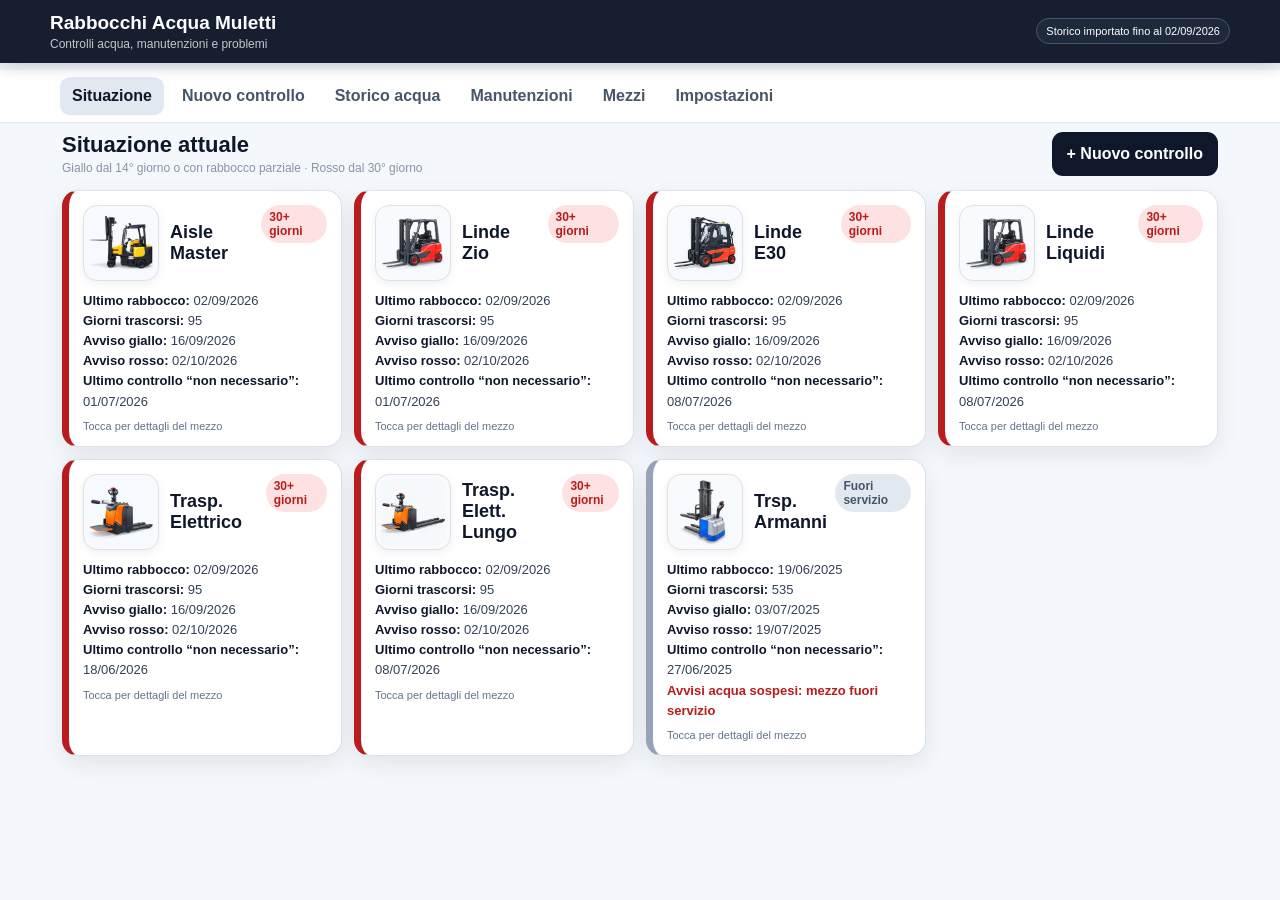
==== commit bd71d8f6: "Replace Linde image with corrected proportional version" ====
--- a/rabbocchi/index.html
+++ b/rabbocchi/index.html
@@ -80,8 +80,8 @@
 const VIDS={aisle:'aisle-master',zio:'linde-zio',polveri:'linde-polveri',e30:'linde-e30',liquidi:'linde-liquidi',te:'trasp-elettrico',tel:'trasp-elettrico-lungo',arm:'trsp-armanni'};
 const VEHICLE_IMAGES={
   [VIDS.aisle]:'images/vehicles/aisle.webp',
-  [VIDS.zio]:'images/vehicles/linde.webp',
-  [VIDS.liquidi]:'images/vehicles/linde.webp',
+  [VIDS.zio]:'images/vehicles/linde-v2.webp',
+  [VIDS.liquidi]:'images/vehicles/linde-v2.webp',
   [VIDS.e30]:'images/vehicles/e30.webp',
   [VIDS.polveri]:'images/vehicles/e30.webp',
   [VIDS.te]:'images/vehicles/elettrico.webp',
